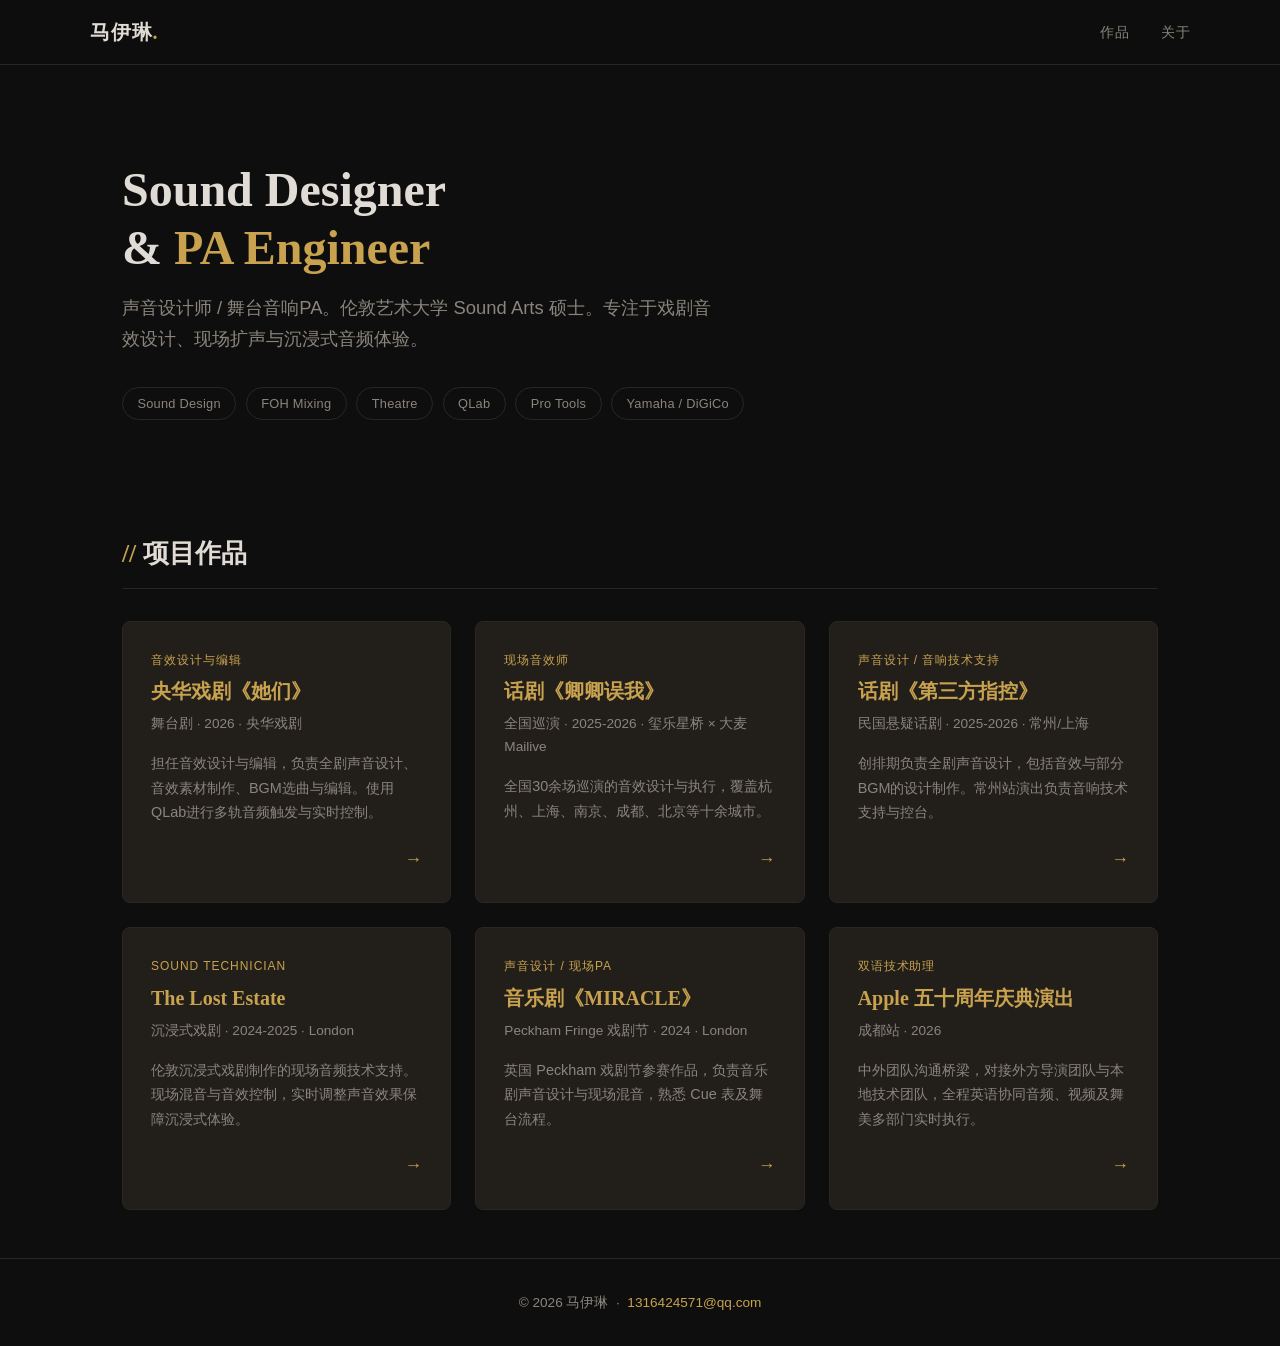
==== index.html @ 83a0b86b "Initial portfolio site" ====
<!DOCTYPE html>
<html lang="zh-CN">
<head>
<meta charset="UTF-8">
<meta name="viewport" content="width=device-width, initial-scale=1.0">
<title>马伊琳 — Sound Designer & PA Engineer</title>
<link rel="stylesheet" href="assets/css/style.css">
</head>
<body>

<nav>
  <div class="nav-inner">
    <a href="index.html" class="nav-logo">马伊琳<span>.</span></a>
    <ul class="nav-links">
      <li><a href="index.html">作品</a></li>
      <li><a href="about.html">关于</a></li>
    </ul>
  </div>
</nav>

<section class="hero">
  <h1>Sound Designer<br>& <span>PA Engineer</span></h1>
  <p class="subtitle">声音设计师 / 舞台音响PA。伦敦艺术大学 Sound Arts 硕士。专注于戏剧音效设计、现场扩声与沉浸式音频体验。</p>
  <div class="tags">
    <span class="tag">Sound Design</span>
    <span class="tag">FOH Mixing</span>
    <span class="tag">Theatre</span>
    <span class="tag">QLab</span>
    <span class="tag">Pro Tools</span>
    <span class="tag">Yamaha / DiGiCo</span>
  </div>
</section>

<section class="section">
  <h2 class="section-title"><span>//</span> 项目作品</h2>
  <div class="project-grid">

    <a href="projects/tamen.html" class="project-card">
      <div class="role">音效设计与编辑</div>
      <h3>央华戏剧《她们》</h3>
      <div class="meta">舞台剧 · 2026 · 央华戏剧</div>
      <div class="desc">担任音效设计与编辑，负责全剧声音设计、音效素材制作、BGM选曲与编辑。使用QLab进行多轨音频触发与实时控制。</div>
      <span class="arrow">→</span>
    </a>

    <a href="projects/qingqing.html" class="project-card">
      <div class="role">现场音效师</div>
      <h3>话剧《卿卿误我》</h3>
      <div class="meta">全国巡演 · 2025-2026 · 玺乐星桥 × 大麦Mailive</div>
      <div class="desc">全国30余场巡演的音效设计与执行，覆盖杭州、上海、南京、成都、北京等十余城市。</div>
      <span class="arrow">→</span>
    </a>

    <a href="projects/disanfang.html" class="project-card">
      <div class="role">声音设计 / 音响技术支持</div>
      <h3>话剧《第三方指控》</h3>
      <div class="meta">民国悬疑话剧 · 2025-2026 · 常州/上海</div>
      <div class="desc">创排期负责全剧声音设计，包括音效与部分BGM的设计制作。常州站演出负责音响技术支持与控台。</div>
      <span class="arrow">→</span>
    </a>

    <a href="projects/lost-estate.html" class="project-card">
      <div class="role">Sound Technician</div>
      <h3>The Lost Estate</h3>
      <div class="meta">沉浸式戏剧 · 2024-2025 · London</div>
      <div class="desc">伦敦沉浸式戏剧制作的现场音频技术支持。现场混音与音效控制，实时调整声音效果保障沉浸式体验。</div>
      <span class="arrow">→</span>
    </a>

    <a href="projects/miracle.html" class="project-card">
      <div class="role">声音设计 / 现场PA</div>
      <h3>音乐剧《MIRACLE》</h3>
      <div class="meta">Peckham Fringe 戏剧节 · 2024 · London</div>
      <div class="desc">英国 Peckham 戏剧节参赛作品，负责音乐剧声音设计与现场混音，熟悉 Cue 表及舞台流程。</div>
      <span class="arrow">→</span>
    </a>

    <a href="projects/apple.html" class="project-card">
      <div class="role">双语技术助理</div>
      <h3>Apple 五十周年庆典演出</h3>
      <div class="meta">成都站 · 2026</div>
      <div class="desc">中外团队沟通桥梁，对接外方导演团队与本地技术团队，全程英语协同音频、视频及舞美多部门实时执行。</div>
      <span class="arrow">→</span>
    </a>

  </div>
</section>

<footer>
  <p>© 2026 马伊琳 &nbsp;·&nbsp; <a href="mailto:1316424571@qq.com">1316424571@qq.com</a></p>
</footer>

</body>
</html>
---- assets/css/style.css ----
/* === RESET & BASE === */
*, *::before, *::after { box-sizing: border-box; margin: 0; padding: 0; }

:root {
  --bg: #0f0e0e;
  --surface: #1a1816;
  --card: #221f1b;
  --text: #e0dcd5;
  --text-dim: #8a857c;
  --accent: #c8a24e;
  --accent-glow: #e8c46a;
  --border: #2a2722;
  --font-display: "Georgia", "Times New Roman", serif;
  --font-body: -apple-system, BlinkMacSystemFont, "Segoe UI", "PingFang SC", "Hiragino Sans GB", "Microsoft YaHei", sans-serif;
}

html { scroll-behavior: smooth; }

body {
  background: var(--bg);
  color: var(--text);
  font-family: var(--font-body);
  line-height: 1.7;
  min-height: 100vh;
}

a { color: var(--accent); text-decoration: none; transition: color 0.2s; }
a:hover { color: var(--accent-glow); }

img { max-width: 100%; display: block; }

/* === NAVIGATION === */
nav {
  position: sticky; top: 0; z-index: 100;
  background: rgba(15,14,14,0.92);
  backdrop-filter: blur(12px);
  border-bottom: 1px solid var(--border);
  padding: 0 2rem;
}
.nav-inner {
  max-width: 1100px; margin: 0 auto;
  display: flex; align-items: center; justify-content: space-between;
  height: 64px;
}
.nav-logo {
  font-family: var(--font-display);
  font-size: 1.25rem; font-weight: 700;
  color: var(--text); letter-spacing: 0.04em;
}
.nav-logo span { color: var(--accent); }
.nav-links { display: flex; gap: 2rem; list-style: none; }
.nav-links a { color: var(--text-dim); font-size: 0.9rem; letter-spacing: 0.03em; }
.nav-links a:hover { color: var(--accent); }

/* === HERO === */
.hero {
  max-width: 1100px; margin: 0 auto;
  padding: 6rem 2rem 4rem;
}
.hero h1 {
  font-family: var(--font-display);
  font-size: 3rem; font-weight: 700;
  line-height: 1.2; margin-bottom: 1rem;
}
.hero h1 span { color: var(--accent); }
.hero .subtitle {
  font-size: 1.15rem; color: var(--text-dim);
  max-width: 600px; margin-bottom: 2rem;
}
.hero .tags {
  display: flex; flex-wrap: wrap; gap: 0.6rem;
}
.tag {
  display: inline-block;
  padding: 0.3rem 0.9rem;
  border: 1px solid var(--border);
  border-radius: 100px;
  font-size: 0.8rem; color: var(--text-dim);
  letter-spacing: 0.02em;
}

/* === SECTION HEADINGS === */
.section {
  max-width: 1100px; margin: 0 auto; padding: 3rem 2rem;
}
.section-title {
  font-family: var(--font-display);
  font-size: 1.6rem; font-weight: 700;
  margin-bottom: 2rem; padding-bottom: 0.75rem;
  border-bottom: 1px solid var(--border);
}
.section-title span { color: var(--accent); }

/* === PROJECT GRID === */
.project-grid {
  display: grid;
  grid-template-columns: repeat(auto-fill, minmax(320px, 1fr));
  gap: 1.5rem;
}
.project-card {
  background: var(--card);
  border: 1px solid var(--border);
  border-radius: 8px;
  padding: 1.75rem;
  transition: border-color 0.25s, transform 0.2s;
  display: flex; flex-direction: column;
}
.project-card:hover {
  border-color: var(--accent);
  transform: translateY(-3px);
}
.project-card .role {
  font-size: 0.75rem; text-transform: uppercase;
  letter-spacing: 0.08em; color: var(--accent);
  margin-bottom: 0.5rem;
}
.project-card h3 {
  font-family: var(--font-display);
  font-size: 1.25rem; font-weight: 700;
  margin-bottom: 0.5rem; line-height: 1.3;
}
.project-card .meta {
  font-size: 0.85rem; color: var(--text-dim);
  margin-bottom: 1rem;
}
.project-card .desc {
  font-size: 0.9rem; color: var(--text-dim);
  flex: 1; margin-bottom: 1.25rem;
  display: -webkit-box; -webkit-line-clamp: 3; -webkit-box-orient: vertical;
  overflow: hidden;
}
.project-card .arrow {
  font-size: 1.1rem; color: var(--accent);
  align-self: flex-end;
}

/* === PROJECT PAGE === */
.project-hero {
  max-width: 1100px; margin: 0 auto; padding: 4rem 2rem 2rem;
}
.project-hero .back-link {
  display: inline-block; font-size: 0.85rem; color: var(--text-dim);
  margin-bottom: 2rem;
}
.project-hero .back-link:hover { color: var(--accent); }
.project-hero h1 {
  font-family: var(--font-display);
  font-size: 2.5rem; font-weight: 700; line-height: 1.2;
  margin-bottom: 0.5rem;
}
.project-hero .role-tag {
  display: inline-block; font-size: 0.8rem;
  text-transform: uppercase; letter-spacing: 0.08em;
  color: var(--accent); margin-bottom: 0.5rem;
}
.project-hero .date-loc {
  font-size: 0.95rem; color: var(--text-dim); margin-bottom: 2rem;
}
.project-body {
  max-width: 1100px; margin: 0 auto; padding: 0 2rem 4rem;
  display: grid; grid-template-columns: 1fr 380px; gap: 3rem;
}
.project-body .main-col { min-width: 0; }
.project-body .main-col p {
  margin-bottom: 1rem; font-size: 0.95rem; line-height: 1.8;
}
.project-body .main-col h3 {
  font-family: var(--font-display);
  font-size: 1.2rem; font-weight: 700;
  margin: 2rem 0 0.75rem;
}
.project-body .sidebar {
  display: flex; flex-direction: column; gap: 2rem;
}
.audio-embed {
  background: var(--surface);
  border: 1px solid var(--border);
  border-radius: 8px; padding: 1.5rem;
}
.audio-embed h4 {
  font-size: 0.8rem; text-transform: uppercase;
  letter-spacing: 0.06em; color: var(--text-dim);
  margin-bottom: 1rem;
}
.audio-placeholder {
  background: var(--card); border: 1px dashed var(--border);
  border-radius: 6px; padding: 2rem; text-align: center;
  color: var(--text-dim); font-size: 0.85rem;
}
.info-box {
  background: var(--surface);
  border: 1px solid var(--border);
  border-radius: 8px; padding: 1.5rem;
}
.info-box h4 {
  font-size: 0.8rem; text-transform: uppercase;
  letter-spacing: 0.06em; color: var(--accent);
  margin-bottom: 0.75rem;
}
.info-box ul { list-style: none; font-size: 0.9rem; }
.info-box ul li { padding: 0.4rem 0; border-bottom: 1px solid var(--border); }
.info-box ul li:last-child { border-bottom: none; }
.info-box ul li strong { display: block; font-size: 0.75rem; color: var(--text-dim); text-transform: uppercase; letter-spacing: 0.04em; margin-bottom: 0.15rem; }

/* === ABOUT PAGE === */
.about-grid {
  display: grid; grid-template-columns: 1fr 1fr; gap: 3rem;
}
.about-text p { margin-bottom: 1rem; line-height: 1.8; }
.about-text h3 {
  font-family: var(--font-display);
  font-size: 1.2rem; font-weight: 700;
  margin: 2rem 0 0.75rem;
}
.skills-list {
  display: flex; flex-wrap: wrap; gap: 0.5rem;
}
.skill-item {
  background: var(--surface);
  border: 1px solid var(--border);
  border-radius: 6px; padding: 0.5rem 1rem;
  font-size: 0.85rem;
}
.skill-cat {
  width: 100%; font-size: 0.75rem;
  text-transform: uppercase; letter-spacing: 0.06em;
  color: var(--accent); margin-top: 1rem; margin-bottom: 0.25rem;
}

/* === FOOTER === */
footer {
  border-top: 1px solid var(--border);
  text-align: center; padding: 2rem;
  color: var(--text-dim); font-size: 0.85rem;
}
footer a { color: var(--accent); }

/* === RESPONSIVE === */
@media (max-width: 768px) {
  .hero h1 { font-size: 2rem; }
  .project-grid { grid-template-columns: 1fr; }
  .project-body { grid-template-columns: 1fr; }
  .about-grid { grid-template-columns: 1fr; }
  .nav-links { gap: 1.25rem; }
}
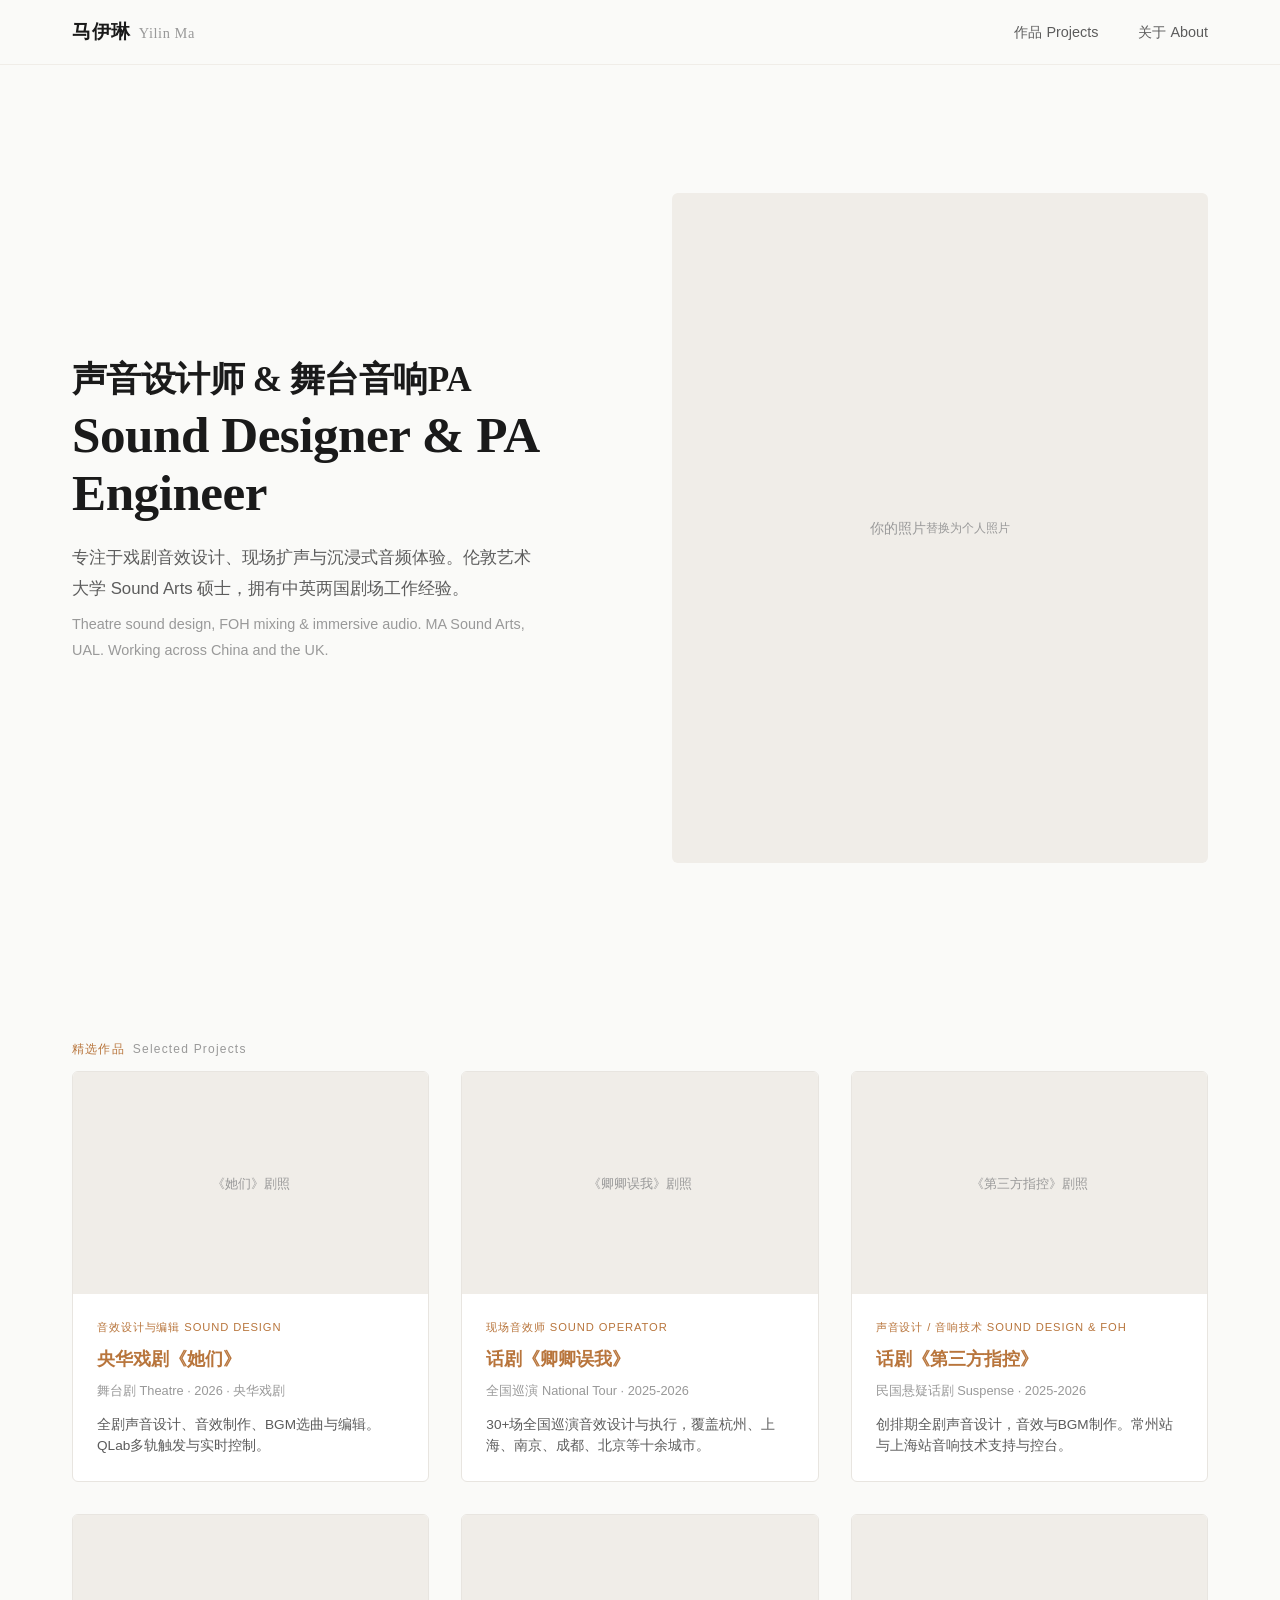
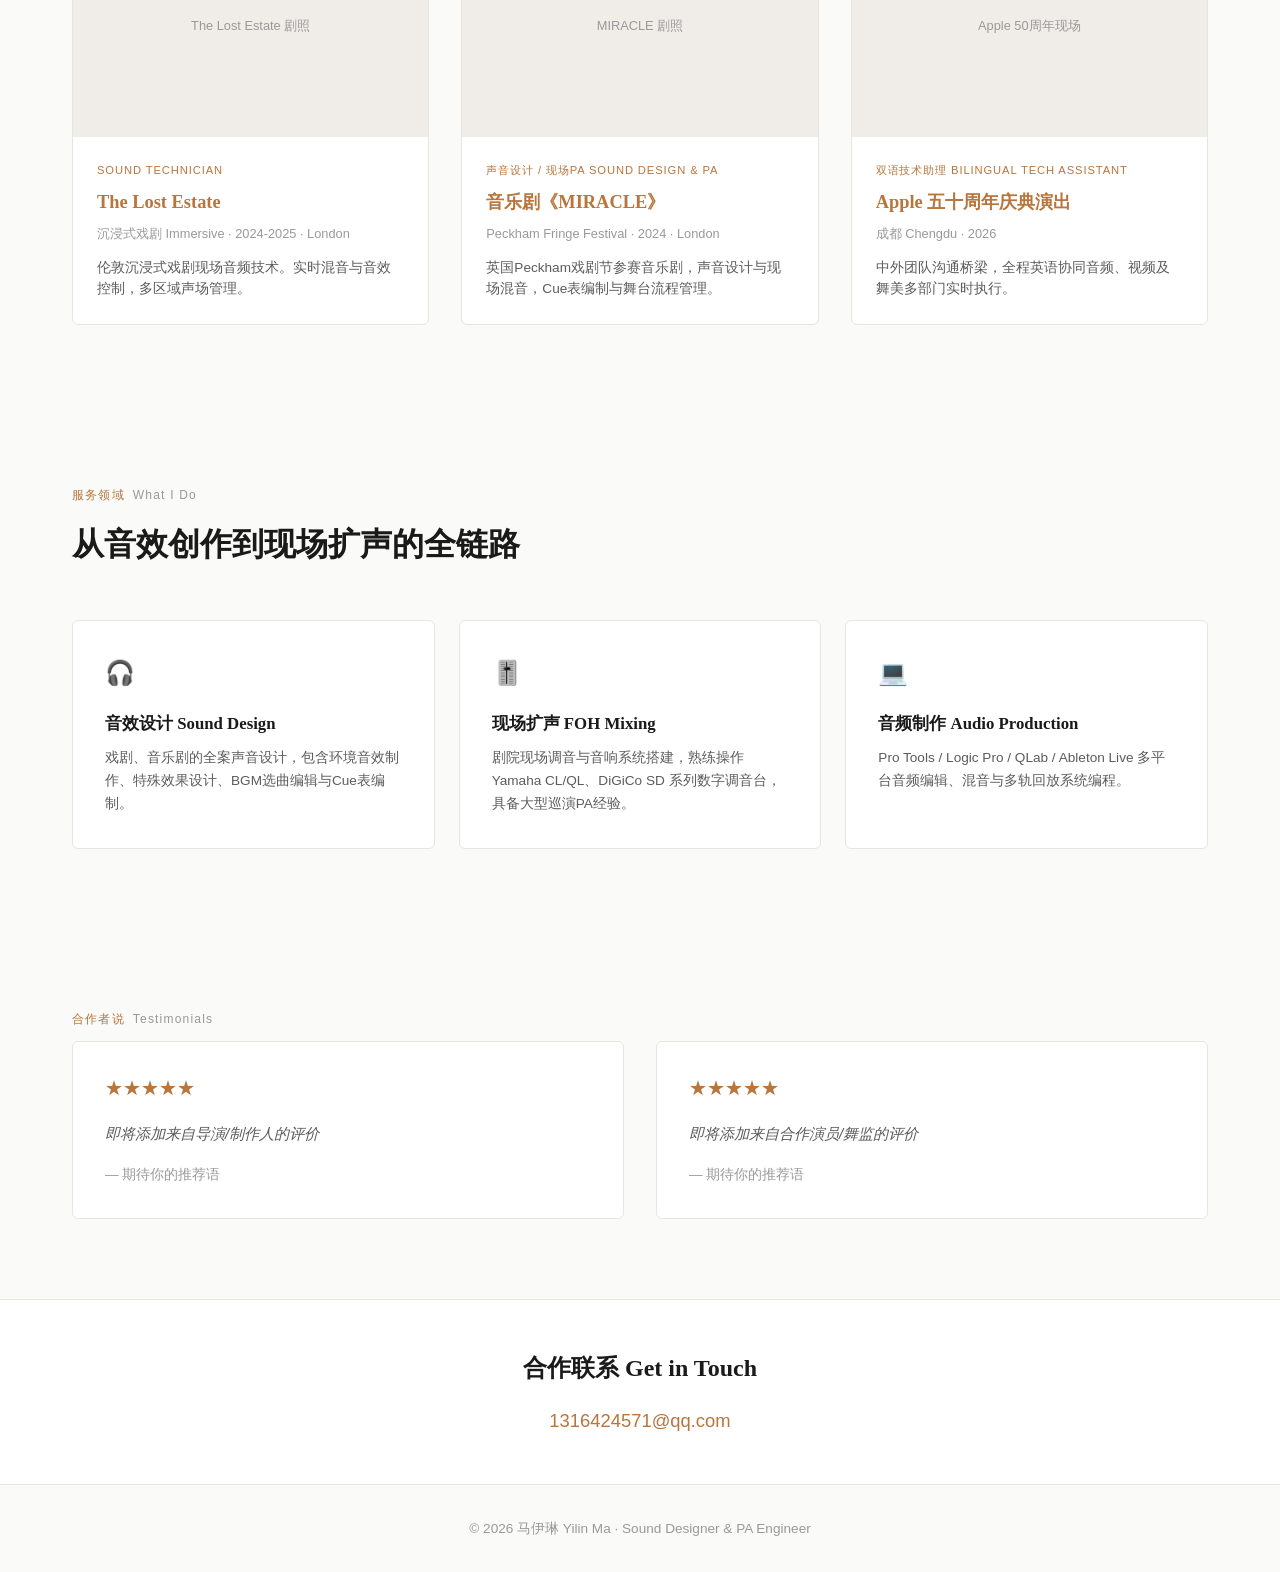
==== commit 8bc04e07: "v2: Autum-inspired bilingual redesign" ====
--- a/index.html
+++ b/index.html
@@ -3,91 +3,90 @@
 <head>
 <meta charset="UTF-8">
 <meta name="viewport" content="width=device-width, initial-scale=1.0">
-<title>马伊琳 — Sound Designer & PA Engineer</title>
+<title>马伊琳 Yilin Ma — Sound Designer & PA Engineer</title>
 <link rel="stylesheet" href="assets/css/style.css">
 </head>
 <body>
 
 <nav>
   <div class="nav-inner">
-    <a href="index.html" class="nav-logo">马伊琳<span>.</span></a>
+    <a href="index.html" class="nav-logo">马伊琳<span class="en">Yilin Ma</span></a>
     <ul class="nav-links">
-      <li><a href="index.html">作品</a></li>
-      <li><a href="about.html">关于</a></li>
+      <li><a href="index.html">作品 Projects</a></li>
+      <li><a href="about.html">关于 About</a></li>
     </ul>
   </div>
 </nav>
 
 <section class="hero">
-  <h1>Sound Designer<br>& <span>PA Engineer</span></h1>
-  <p class="subtitle">声音设计师 / 舞台音响PA。伦敦艺术大学 Sound Arts 硕士。专注于戏剧音效设计、现场扩声与沉浸式音频体验。</p>
-  <div class="tags">
-    <span class="tag">Sound Design</span>
-    <span class="tag">FOH Mixing</span>
-    <span class="tag">Theatre</span>
-    <span class="tag">QLab</span>
-    <span class="tag">Pro Tools</span>
-    <span class="tag">Yamaha / DiGiCo</span>
+  <div class="hero-text">
+    <h1>
+      <span class="cn">声音设计师 & 舞台音响PA</span>
+      Sound Designer &amp; PA Engineer
+    </h1>
+    <p class="subtitle">
+      专注于戏剧音效设计、现场扩声与沉浸式音频体验。伦敦艺术大学 Sound Arts 硕士，拥有中英两国剧场工作经验。
+      <span class="en">Theatre sound design, FOH mixing &amp; immersive audio. MA Sound Arts, UAL. Working across China and the UK.</span>
+    </p>
+  </div>
+  <div class="hero-photo">你的照片<br><small>替换为个人照片</small></div>
+</section>
+
+<section class="section">
+  <div class="section-label">精选作品<span class="en">Selected Projects</span></div>
+  <div class="project-grid">
+    <a href="projects/tamen.html" class="project-card">
+      <div class="card-img">《她们》剧照</div>
+      <div class="card-body"><div class="card-role">音效设计与编辑 Sound Design</div><h3>央华戏剧《她们》</h3><div class="card-meta">舞台剧 Theatre · 2026 · 央华戏剧</div><p class="card-desc">全剧声音设计、音效制作、BGM选曲与编辑。QLab多轨触发与实时控制。</p></div>
+    </a>
+    <a href="projects/qingqing.html" class="project-card">
+      <div class="card-img">《卿卿误我》剧照</div>
+      <div class="card-body"><div class="card-role">现场音效师 Sound Operator</div><h3>话剧《卿卿误我》</h3><div class="card-meta">全国巡演 National Tour · 2025-2026</div><p class="card-desc">30+场全国巡演音效设计与执行，覆盖杭州、上海、南京、成都、北京等十余城市。</p></div>
+    </a>
+    <a href="projects/disanfang.html" class="project-card">
+      <div class="card-img">《第三方指控》剧照</div>
+      <div class="card-body"><div class="card-role">声音设计 / 音响技术 Sound Design & FOH</div><h3>话剧《第三方指控》</h3><div class="card-meta">民国悬疑话剧 Suspense · 2025-2026</div><p class="card-desc">创排期全剧声音设计，音效与BGM制作。常州站与上海站音响技术支持与控台。</p></div>
+    </a>
+    <a href="projects/lost-estate.html" class="project-card">
+      <div class="card-img">The Lost Estate 剧照</div>
+      <div class="card-body"><div class="card-role">Sound Technician</div><h3>The Lost Estate</h3><div class="card-meta">沉浸式戏剧 Immersive · 2024-2025 · London</div><p class="card-desc">伦敦沉浸式戏剧现场音频技术。实时混音与音效控制，多区域声场管理。</p></div>
+    </a>
+    <a href="projects/miracle.html" class="project-card">
+      <div class="card-img">MIRACLE 剧照</div>
+      <div class="card-body"><div class="card-role">声音设计 / 现场PA Sound Design & PA</div><h3>音乐剧《MIRACLE》</h3><div class="card-meta">Peckham Fringe Festival · 2024 · London</div><p class="card-desc">英国Peckham戏剧节参赛音乐剧，声音设计与现场混音，Cue表编制与舞台流程管理。</p></div>
+    </a>
+    <a href="projects/apple.html" class="project-card">
+      <div class="card-img">Apple 50周年现场</div>
+      <div class="card-body"><div class="card-role">双语技术助理 Bilingual Tech Assistant</div><h3>Apple 五十周年庆典演出</h3><div class="card-meta">成都 Chengdu · 2026</div><p class="card-desc">中外团队沟通桥梁，全程英语协同音频、视频及舞美多部门实时执行。</p></div>
+    </a>
   </div>
 </section>
 
 <section class="section">
-  <h2 class="section-title"><span>//</span> 项目作品</h2>
-  <div class="project-grid">
-
-    <a href="projects/tamen.html" class="project-card">
-      <div class="role">音效设计与编辑</div>
-      <h3>央华戏剧《她们》</h3>
-      <div class="meta">舞台剧 · 2026 · 央华戏剧</div>
-      <div class="desc">担任音效设计与编辑，负责全剧声音设计、音效素材制作、BGM选曲与编辑。使用QLab进行多轨音频触发与实时控制。</div>
-      <span class="arrow">→</span>
-    </a>
-
-    <a href="projects/qingqing.html" class="project-card">
-      <div class="role">现场音效师</div>
-      <h3>话剧《卿卿误我》</h3>
-      <div class="meta">全国巡演 · 2025-2026 · 玺乐星桥 × 大麦Mailive</div>
-      <div class="desc">全国30余场巡演的音效设计与执行，覆盖杭州、上海、南京、成都、北京等十余城市。</div>
-      <span class="arrow">→</span>
-    </a>
-
-    <a href="projects/disanfang.html" class="project-card">
-      <div class="role">声音设计 / 音响技术支持</div>
-      <h3>话剧《第三方指控》</h3>
-      <div class="meta">民国悬疑话剧 · 2025-2026 · 常州/上海</div>
-      <div class="desc">创排期负责全剧声音设计，包括音效与部分BGM的设计制作。常州站演出负责音响技术支持与控台。</div>
-      <span class="arrow">→</span>
-    </a>
-
-    <a href="projects/lost-estate.html" class="project-card">
-      <div class="role">Sound Technician</div>
-      <h3>The Lost Estate</h3>
-      <div class="meta">沉浸式戏剧 · 2024-2025 · London</div>
-      <div class="desc">伦敦沉浸式戏剧制作的现场音频技术支持。现场混音与音效控制，实时调整声音效果保障沉浸式体验。</div>
-      <span class="arrow">→</span>
-    </a>
-
-    <a href="projects/miracle.html" class="project-card">
-      <div class="role">声音设计 / 现场PA</div>
-      <h3>音乐剧《MIRACLE》</h3>
-      <div class="meta">Peckham Fringe 戏剧节 · 2024 · London</div>
-      <div class="desc">英国 Peckham 戏剧节参赛作品，负责音乐剧声音设计与现场混音，熟悉 Cue 表及舞台流程。</div>
-      <span class="arrow">→</span>
-    </a>
-
-    <a href="projects/apple.html" class="project-card">
-      <div class="role">双语技术助理</div>
-      <h3>Apple 五十周年庆典演出</h3>
-      <div class="meta">成都站 · 2026</div>
-      <div class="desc">中外团队沟通桥梁，对接外方导演团队与本地技术团队，全程英语协同音频、视频及舞美多部门实时执行。</div>
-      <span class="arrow">→</span>
-    </a>
-
+  <div class="section-label">服务领域<span class="en">What I Do</span></div>
+  <h2 class="section-title">从音效创作到现场扩声的全链路</h2>
+  <div class="services-grid">
+    <div class="service-card"><div class="s-icon">🎧</div><h3>音效设计 Sound Design</h3><p>戏剧、音乐剧的全案声音设计，包含环境音效制作、特殊效果设计、BGM选曲编辑与Cue表编制。</p></div>
+    <div class="service-card"><div class="s-icon">🎚️</div><h3>现场扩声 FOH Mixing</h3><p>剧院现场调音与音响系统搭建，熟练操作 Yamaha CL/QL、DiGiCo SD 系列数字调音台，具备大型巡演PA经验。</p></div>
+    <div class="service-card"><div class="s-icon">💻</div><h3>音频制作 Audio Production</h3><p>Pro Tools / Logic Pro / QLab / Ableton Live 多平台音频编辑、混音与多轨回放系统编程。</p></div>
   </div>
 </section>
 
+<section class="section">
+  <div class="section-label">合作者说<span class="en">Testimonials</span></div>
+  <div class="testimonial-grid">
+    <div class="testimonial"><div class="stars">★★★★★</div><blockquote>即将添加来自导演/制作人的评价</blockquote><div class="author">— 期待你的推荐语</div></div>
+    <div class="testimonial"><div class="stars">★★★★★</div><blockquote>即将添加来自合作演员/舞监的评价</blockquote><div class="author">— 期待你的推荐语</div></div>
+  </div>
+</section>
+
+<div class="contact-bar">
+  <h2>合作联系 Get in Touch</h2>
+  <p><a href="mailto:1316424571@qq.com">1316424571@qq.com</a></p>
+</div>
+
 <footer>
-  <p>© 2026 马伊琳 &nbsp;·&nbsp; <a href="mailto:1316424571@qq.com">1316424571@qq.com</a></p>
+  <p>© 2026 马伊琳 Yilin Ma · Sound Designer &amp; PA Engineer</p>
 </footer>
 
 </body>
--- a/assets/css/style.css
+++ b/assets/css/style.css
@@ -1,17 +1,20 @@
-/* === RESET & BASE === */
+/* === Autum-inspired Portfolio — 马伊琳 === */
 *, *::before, *::after { box-sizing: border-box; margin: 0; padding: 0; }
 
 :root {
-  --bg: #0f0e0e;
-  --surface: #1a1816;
-  --card: #221f1b;
-  --text: #e0dcd5;
-  --text-dim: #8a857c;
-  --accent: #c8a24e;
-  --accent-glow: #e8c46a;
-  --border: #2a2722;
-  --font-display: "Georgia", "Times New Roman", serif;
+  --bg: #fafaf8;
+  --surface: #ffffff;
+  --text: #1a1a1a;
+  --text-secondary: #5c5c5c;
+  --text-muted: #999;
+  --accent: #b8753c;
+  --accent-hover: #8a5428;
+  --border: #e8e5e0;
+  --border-light: #f0ede8;
+  --font-display: "Georgia", "Times New Roman", "Noto Serif SC", serif;
   --font-body: -apple-system, BlinkMacSystemFont, "Segoe UI", "PingFang SC", "Hiragino Sans GB", "Microsoft YaHei", sans-serif;
+  --max-width: 1200px;
+  --radius: 6px;
 }
 
 html { scroll-behavior: smooth; }
@@ -21,225 +24,174 @@
   color: var(--text);
   font-family: var(--font-body);
   line-height: 1.7;
-  min-height: 100vh;
+  -webkit-font-smoothing: antialiased;
 }
 
 a { color: var(--accent); text-decoration: none; transition: color 0.2s; }
-a:hover { color: var(--accent-glow); }
-
+a:hover { color: var(--accent-hover); }
 img { max-width: 100%; display: block; }
 
-/* === NAVIGATION === */
+/* NAV */
 nav {
   position: sticky; top: 0; z-index: 100;
-  background: rgba(15,14,14,0.92);
+  background: rgba(250,250,248,0.94);
   backdrop-filter: blur(12px);
-  border-bottom: 1px solid var(--border);
-  padding: 0 2rem;
+  border-bottom: 1px solid var(--border-light);
 }
 .nav-inner {
-  max-width: 1100px; margin: 0 auto;
+  max-width: var(--max-width); margin: 0 auto;
   display: flex; align-items: center; justify-content: space-between;
-  height: 64px;
+  height: 64px; padding: 0 2rem;
 }
 .nav-logo {
   font-family: var(--font-display);
-  font-size: 1.25rem; font-weight: 700;
-  color: var(--text); letter-spacing: 0.04em;
+  font-size: 1.2rem; font-weight: 700; color: var(--text);
+  letter-spacing: 0.03em;
 }
-.nav-logo span { color: var(--accent); }
-.nav-links { display: flex; gap: 2rem; list-style: none; }
-.nav-links a { color: var(--text-dim); font-size: 0.9rem; letter-spacing: 0.03em; }
+.nav-logo .en { font-weight: 400; color: var(--text-muted); font-size: 0.9rem; margin-left: 0.5rem; }
+.nav-links { display: flex; gap: 2.5rem; list-style: none; }
+.nav-links a { color: var(--text-secondary); font-size: 0.9rem; }
 .nav-links a:hover { color: var(--accent); }
+.lang-switch { font-size: 0.8rem; color: var(--text-muted); }
 
-/* === HERO === */
+/* HERO */
 .hero {
-  max-width: 1100px; margin: 0 auto;
-  padding: 6rem 2rem 4rem;
+  max-width: var(--max-width); margin: 0 auto;
+  padding: 8rem 2rem 6rem;
+  display: grid; grid-template-columns: 1fr 1fr; gap: 4rem; align-items: center;
 }
-.hero h1 {
+.hero-text h1 {
   font-family: var(--font-display);
-  font-size: 3rem; font-weight: 700;
-  line-height: 1.2; margin-bottom: 1rem;
+  font-size: 3.2rem; font-weight: 700; line-height: 1.15;
+  margin-bottom: 1.25rem; letter-spacing: -0.01em;
 }
-.hero h1 span { color: var(--accent); }
-.hero .subtitle {
-  font-size: 1.15rem; color: var(--text-dim);
-  max-width: 600px; margin-bottom: 2rem;
-}
-.hero .tags {
-  display: flex; flex-wrap: wrap; gap: 0.6rem;
-}
-.tag {
-  display: inline-block;
-  padding: 0.3rem 0.9rem;
-  border: 1px solid var(--border);
-  border-radius: 100px;
-  font-size: 0.8rem; color: var(--text-dim);
-  letter-spacing: 0.02em;
+.hero-text h1 .cn { display: block; font-size: 2.2rem; margin-bottom: 0.3rem; }
+.hero-text .subtitle { font-size: 1.05rem; color: var(--text-secondary); max-width: 460px; margin-bottom: 2rem; line-height: 1.8; }
+.hero-text .subtitle .en { display: block; color: var(--text-muted); font-size: 0.9rem; margin-top: 0.5rem; }
+.hero-photo {
+  width: 100%; aspect-ratio: 4/5; background: var(--border-light);
+  border-radius: var(--radius); display: flex; align-items: center;
+  justify-content: center; color: var(--text-muted); font-size: 0.9rem;
 }
 
-/* === SECTION HEADINGS === */
-.section {
-  max-width: 1100px; margin: 0 auto; padding: 3rem 2rem;
+/* SECTION */
+.section { max-width: var(--max-width); margin: 0 auto; padding: 5rem 2rem; }
+.section-label {
+  font-size: 0.75rem; text-transform: uppercase; letter-spacing: 0.1em;
+  color: var(--accent); margin-bottom: 0.75rem;
 }
+.section-label .en { color: var(--text-muted); font-weight: 400; text-transform: none; margin-left: 0.5rem; }
 .section-title {
-  font-family: var(--font-display);
-  font-size: 1.6rem; font-weight: 700;
-  margin-bottom: 2rem; padding-bottom: 0.75rem;
-  border-bottom: 1px solid var(--border);
-}
-.section-title span { color: var(--accent); }
-
-/* === PROJECT GRID === */
-.project-grid {
-  display: grid;
-  grid-template-columns: repeat(auto-fill, minmax(320px, 1fr));
-  gap: 1.5rem;
-}
-.project-card {
-  background: var(--card);
-  border: 1px solid var(--border);
-  border-radius: 8px;
-  padding: 1.75rem;
-  transition: border-color 0.25s, transform 0.2s;
-  display: flex; flex-direction: column;
-}
-.project-card:hover {
-  border-color: var(--accent);
-  transform: translateY(-3px);
-}
-.project-card .role {
-  font-size: 0.75rem; text-transform: uppercase;
-  letter-spacing: 0.08em; color: var(--accent);
-  margin-bottom: 0.5rem;
-}
-.project-card h3 {
-  font-family: var(--font-display);
-  font-size: 1.25rem; font-weight: 700;
-  margin-bottom: 0.5rem; line-height: 1.3;
-}
-.project-card .meta {
-  font-size: 0.85rem; color: var(--text-dim);
-  margin-bottom: 1rem;
-}
-.project-card .desc {
-  font-size: 0.9rem; color: var(--text-dim);
-  flex: 1; margin-bottom: 1.25rem;
-  display: -webkit-box; -webkit-line-clamp: 3; -webkit-box-orient: vertical;
-  overflow: hidden;
-}
-.project-card .arrow {
-  font-size: 1.1rem; color: var(--accent);
-  align-self: flex-end;
+  font-family: var(--font-display); font-size: 2rem; font-weight: 700;
+  margin-bottom: 3rem; max-width: 600px;
 }
 
-/* === PROJECT PAGE === */
-.project-hero {
-  max-width: 1100px; margin: 0 auto; padding: 4rem 2rem 2rem;
+/* PROJECT GRID */
+.project-grid { display: grid; grid-template-columns: repeat(3, 1fr); gap: 2rem; }
+.project-card {
+  background: var(--surface); border: 1px solid var(--border);
+  border-radius: var(--radius); overflow: hidden;
+  transition: box-shadow 0.25s, transform 0.2s;
 }
-.project-hero .back-link {
-  display: inline-block; font-size: 0.85rem; color: var(--text-dim);
-  margin-bottom: 2rem;
+.project-card:hover { box-shadow: 0 4px 20px rgba(0,0,0,0.06); transform: translateY(-2px); }
+.project-card .card-img {
+  aspect-ratio: 16/10; background: var(--border-light);
+  display: flex; align-items: center; justify-content: center;
+  color: var(--text-muted); font-size: 0.8rem;
 }
+.project-card .card-body { padding: 1.5rem; }
+.project-card .card-role {
+  font-size: 0.7rem; text-transform: uppercase; letter-spacing: 0.08em;
+  color: var(--accent); margin-bottom: 0.4rem;
+}
+.project-card h3 { font-family: var(--font-display); font-size: 1.15rem; font-weight: 700; margin-bottom: 0.3rem; }
+.project-card .card-meta { font-size: 0.8rem; color: var(--text-muted); margin-bottom: 0.75rem; }
+.project-card .card-desc { font-size: 0.85rem; color: var(--text-secondary); line-height: 1.6; display: -webkit-box; -webkit-line-clamp: 3; -webkit-box-orient: vertical; overflow: hidden; }
+
+/* SERVICES */
+.services-grid { display: grid; grid-template-columns: repeat(3, 1fr); gap: 1.5rem; }
+.service-card {
+  background: var(--surface); border: 1px solid var(--border);
+  border-radius: var(--radius); padding: 2rem;
+}
+.service-card .s-icon { font-size: 1.5rem; margin-bottom: 1rem; }
+.service-card h3 { font-family: var(--font-display); font-size: 1.05rem; font-weight: 700; margin-bottom: 0.5rem; }
+.service-card p { font-size: 0.85rem; color: var(--text-secondary); line-height: 1.7; }
+
+/* TESTIMONIALS */
+.testimonial-grid { display: grid; grid-template-columns: 1fr 1fr; gap: 2rem; }
+.testimonial {
+  background: var(--surface); border: 1px solid var(--border);
+  border-radius: var(--radius); padding: 2rem;
+}
+.testimonial .stars { color: var(--accent); margin-bottom: 1rem; font-size: 1.1rem; }
+.testimonial blockquote { font-size: 0.95rem; color: var(--text-secondary); line-height: 1.8; font-style: italic; margin-bottom: 1rem; }
+.testimonial .author { font-size: 0.85rem; color: var(--text-muted); }
+
+/* PROJECT PAGE */
+.project-hero { max-width: var(--max-width); margin: 0 auto; padding: 5rem 2rem 2rem; }
+.project-hero .back-link { display: inline-block; font-size: 0.85rem; color: var(--text-muted); margin-bottom: 2rem; }
 .project-hero .back-link:hover { color: var(--accent); }
-.project-hero h1 {
-  font-family: var(--font-display);
-  font-size: 2.5rem; font-weight: 700; line-height: 1.2;
-  margin-bottom: 0.5rem;
+.project-hero h1 { font-family: var(--font-display); font-size: 2.5rem; font-weight: 700; margin-bottom: 0.5rem; }
+.project-hero .en-title { font-size: 1.1rem; color: var(--text-muted); margin-bottom: 0.75rem; }
+.project-hero .role-tag { display: inline-block; font-size: 0.75rem; text-transform: uppercase; letter-spacing: 0.08em; color: var(--accent); margin-right: 1rem; }
+.project-hero .date-loc { font-size: 0.9rem; color: var(--text-muted); }
+.project-body {
+  max-width: var(--max-width); margin: 0 auto; padding: 0 2rem 5rem;
+  display: grid; grid-template-columns: 1fr 340px; gap: 3rem;
 }
-.project-hero .role-tag {
-  display: inline-block; font-size: 0.8rem;
-  text-transform: uppercase; letter-spacing: 0.08em;
-  color: var(--accent); margin-bottom: 0.5rem;
+.project-body .main-col h3 { font-family: var(--font-display); font-size: 1.1rem; font-weight: 700; margin: 2rem 0 0.75rem; }
+.project-body .main-col h3:first-child { margin-top: 0; }
+.project-body .main-col p { margin-bottom: 1rem; line-height: 1.85; color: var(--text-secondary); }
+.project-body .sidebar { display: flex; flex-direction: column; gap: 1.5rem; }
+.audio-embed { background: var(--surface); border: 1px solid var(--border); border-radius: var(--radius); padding: 1.5rem; }
+.audio-embed h4 { font-size: 0.75rem; text-transform: uppercase; letter-spacing: 0.06em; color: var(--text-muted); margin-bottom: 1rem; }
+.audio-placeholder { background: var(--border-light); border-radius: var(--radius); padding: 2rem; text-align: center; color: var(--text-muted); font-size: 0.85rem; }
+.info-box { background: var(--surface); border: 1px solid var(--border); border-radius: var(--radius); padding: 1.5rem; }
+.info-box h4 { font-size: 0.75rem; text-transform: uppercase; letter-spacing: 0.06em; color: var(--accent); margin-bottom: 1rem; }
+.info-box ul { list-style: none; font-size: 0.85rem; }
+.info-box ul li { padding: 0.5rem 0; border-bottom: 1px solid var(--border-light); }
+.info-box ul li:last-child { border-bottom: none; }
+.info-box ul li strong { display: block; font-size: 0.7rem; color: var(--text-muted); text-transform: uppercase; letter-spacing: 0.04em; margin-bottom: 0.1rem; }
+
+/* ABOUT */
+.about-hero { max-width: var(--max-width); margin: 0 auto; padding: 6rem 2rem 3rem; display: grid; grid-template-columns: 1fr 1fr; gap: 4rem; align-items: start; }
+.about-photo { width: 100%; aspect-ratio: 3/4; background: var(--border-light); border-radius: var(--radius); display: flex; align-items: center; justify-content: center; color: var(--text-muted); }
+.about-text h1 { font-family: var(--font-display); font-size: 2.5rem; font-weight: 700; margin-bottom: 1.5rem; }
+.about-text p { color: var(--text-secondary); line-height: 1.85; margin-bottom: 1.25rem; }
+.about-text .bio-en { color: var(--text-muted); font-size: 0.9rem; }
+.skills-section { max-width: var(--max-width); margin: 0 auto; padding: 0 2rem 5rem; }
+.skills-section h2 { font-family: var(--font-display); font-size: 1.5rem; margin-bottom: 2rem; }
+.skill-group { margin-bottom: 1.5rem; }
+.skill-group .sg-title { font-size: 0.75rem; text-transform: uppercase; letter-spacing: 0.08em; color: var(--accent); margin-bottom: 0.5rem; }
+.skill-tags { display: flex; flex-wrap: wrap; gap: 0.5rem; }
+.skill-tag { background: var(--surface); border: 1px solid var(--border); border-radius: 50px; padding: 0.4rem 1rem; font-size: 0.82rem; color: var(--text-secondary); }
+
+/* CONTACT BAR */
+.contact-bar {
+  background: var(--surface); border-top: 1px solid var(--border); border-bottom: 1px solid var(--border);
+  padding: 3rem 2rem; text-align: center;
 }
-.project-hero .date-loc {
-  font-size: 0.95rem; color: var(--text-dim); margin-bottom: 2rem;
+.contact-bar h2 { font-family: var(--font-display); font-size: 1.5rem; margin-bottom: 1rem; }
+.contact-bar a { font-size: 1.15rem; }
+
+/* FOOTER */
+footer { text-align: center; padding: 2rem; color: var(--text-muted); font-size: 0.85rem; }
+
+/* RESPONSIVE */
+@media (max-width: 900px) {
+  .hero { grid-template-columns: 1fr; gap: 2rem; padding: 4rem 2rem 3rem; }
+  .hero-text h1 { font-size: 2.2rem; }
+  .hero-text h1 .cn { font-size: 1.5rem; }
+  .hero-photo { aspect-ratio: 4/3; }
+  .project-grid { grid-template-columns: repeat(2, 1fr); }
+  .services-grid { grid-template-columns: 1fr; }
+  .testimonial-grid { grid-template-columns: 1fr; }
+  .project-body { grid-template-columns: 1fr; }
+  .about-hero { grid-template-columns: 1fr; }
 }
-.project-body {
-  max-width: 1100px; margin: 0 auto; padding: 0 2rem 4rem;
-  display: grid; grid-template-columns: 1fr 380px; gap: 3rem;
+@media (max-width: 600px) {
+  .project-grid { grid-template-columns: 1fr; }
+  .hero-text h1 { font-size: 1.8rem; }
+  .hero-text h1 .cn { font-size: 1.3rem; }
 }
-.project-body .main-col { min-width: 0; }
-.project-body .main-col p {
-  margin-bottom: 1rem; font-size: 0.95rem; line-height: 1.8;
-}
-.project-body .main-col h3 {
-  font-family: var(--font-display);
-  font-size: 1.2rem; font-weight: 700;
-  margin: 2rem 0 0.75rem;
-}
-.project-body .sidebar {
-  display: flex; flex-direction: column; gap: 2rem;
-}
-.audio-embed {
-  background: var(--surface);
-  border: 1px solid var(--border);
-  border-radius: 8px; padding: 1.5rem;
-}
-.audio-embed h4 {
-  font-size: 0.8rem; text-transform: uppercase;
-  letter-spacing: 0.06em; color: var(--text-dim);
-  margin-bottom: 1rem;
-}
-.audio-placeholder {
-  background: var(--card); border: 1px dashed var(--border);
-  border-radius: 6px; padding: 2rem; text-align: center;
-  color: var(--text-dim); font-size: 0.85rem;
-}
-.info-box {
-  background: var(--surface);
-  border: 1px solid var(--border);
-  border-radius: 8px; padding: 1.5rem;
-}
-.info-box h4 {
-  font-size: 0.8rem; text-transform: uppercase;
-  letter-spacing: 0.06em; color: var(--accent);
-  margin-bottom: 0.75rem;
-}
-.info-box ul { list-style: none; font-size: 0.9rem; }
-.info-box ul li { padding: 0.4rem 0; border-bottom: 1px solid var(--border); }
-.info-box ul li:last-child { border-bottom: none; }
-.info-box ul li strong { display: block; font-size: 0.75rem; color: var(--text-dim); text-transform: uppercase; letter-spacing: 0.04em; margin-bottom: 0.15rem; }
-
-/* === ABOUT PAGE === */
-.about-grid {
-  display: grid; grid-template-columns: 1fr 1fr; gap: 3rem;
-}
-.about-text p { margin-bottom: 1rem; line-height: 1.8; }
-.about-text h3 {
-  font-family: var(--font-display);
-  font-size: 1.2rem; font-weight: 700;
-  margin: 2rem 0 0.75rem;
-}
-.skills-list {
-  display: flex; flex-wrap: wrap; gap: 0.5rem;
-}
-.skill-item {
-  background: var(--surface);
-  border: 1px solid var(--border);
-  border-radius: 6px; padding: 0.5rem 1rem;
-  font-size: 0.85rem;
-}
-.skill-cat {
-  width: 100%; font-size: 0.75rem;
-  text-transform: uppercase; letter-spacing: 0.06em;
-  color: var(--accent); margin-top: 1rem; margin-bottom: 0.25rem;
-}
-
-/* === FOOTER === */
-footer {
-  border-top: 1px solid var(--border);
-  text-align: center; padding: 2rem;
-  color: var(--text-dim); font-size: 0.85rem;
-}
-footer a { color: var(--accent); }
-
-/* === RESPONSIVE === */
-@media (max-width: 768px) {
-  .hero h1 { font-size: 2rem; }
-  .project-grid { grid-template-columns: 1fr; }
-  .project-body { grid-template-columns: 1fr; }
-  .about-grid { grid-template-columns: 1fr; }
-  .nav-links { gap: 1.25rem; }
-}
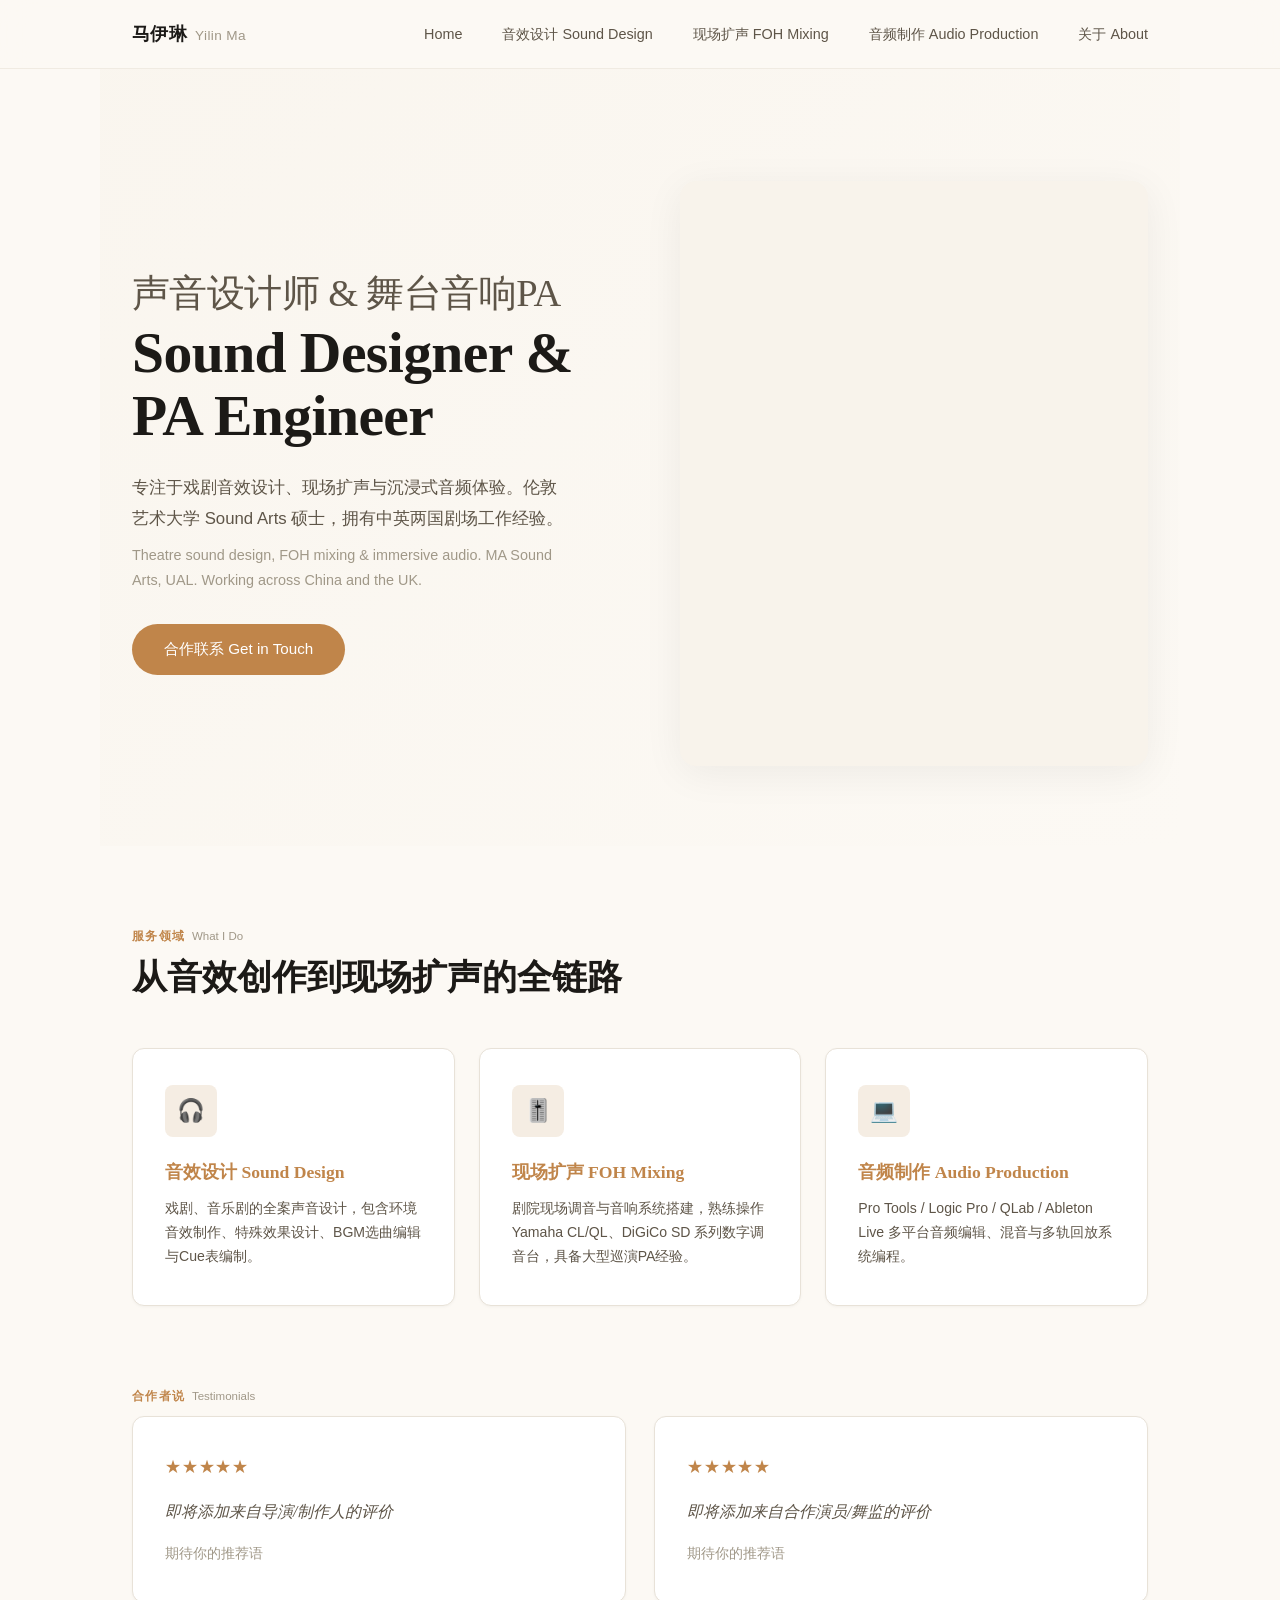
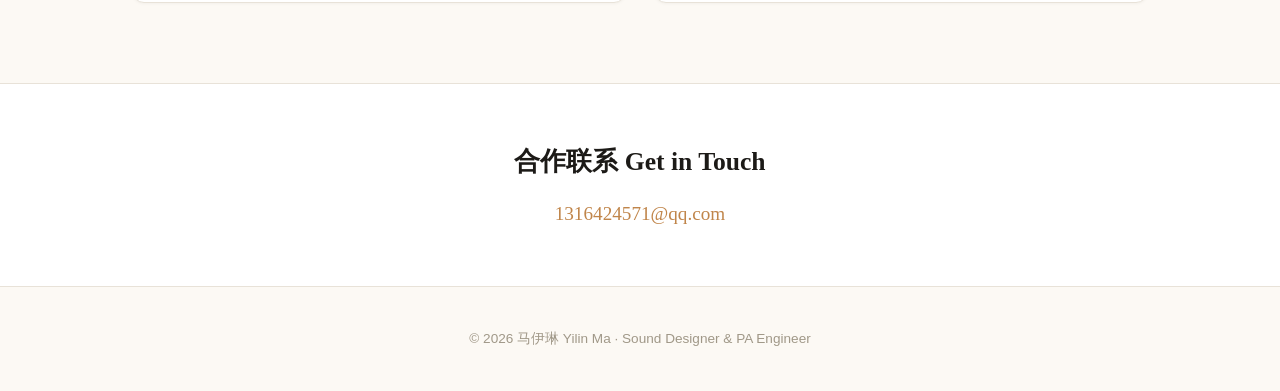
==== commit 992032b2: "Designer visual update v3" ====
--- a/index.html
+++ b/index.html
@@ -12,15 +12,18 @@
   <div class="nav-inner">
     <a href="index.html" class="nav-logo">马伊琳<span class="en">Yilin Ma</span></a>
     <ul class="nav-links">
-      <li><a href="index.html">作品 Projects</a></li>
+      <li><a href="index.html">Home</a></li>
+      <li><a href="sound-design.html">音效设计 Sound Design</a></li>
+      <li><a href="foh-mixing.html">现场扩声 FOH Mixing</a></li>
+      <li><a href="audio-production.html">音频制作 Audio Production</a></li>
       <li><a href="about.html">关于 About</a></li>
     </ul>
   </div>
 </nav>
 
-<section class="hero">
-  <div class="hero-text">
-    <h1>
+<section class="hero hero-gradient">
+  <div class="hero-text reveal">
+    <h1 class="heading-reveal">
       <span class="cn">声音设计师 & 舞台音响PA</span>
       Sound Designer &amp; PA Engineer
     </h1>
@@ -28,59 +31,50 @@
       专注于戏剧音效设计、现场扩声与沉浸式音频体验。伦敦艺术大学 Sound Arts 硕士，拥有中英两国剧场工作经验。
       <span class="en">Theatre sound design, FOH mixing &amp; immersive audio. MA Sound Arts, UAL. Working across China and the UK.</span>
     </p>
+    <a href="mailto:1316424571@qq.com" class="cta">合作联系 Get in Touch</a>
   </div>
-  <div class="hero-photo">你的照片<br><small>替换为个人照片</small></div>
+  <div class="hero-photo photo-reveal"><img src="assets/images/hero.jpg" onerror="this.style.display='none'" alt="马伊琳 Yilin Ma"></div>
 </section>
 
 <section class="section">
-  <div class="section-label">精选作品<span class="en">Selected Projects</span></div>
-  <div class="project-grid">
-    <a href="projects/tamen.html" class="project-card">
-      <div class="card-img">《她们》剧照</div>
-      <div class="card-body"><div class="card-role">音效设计与编辑 Sound Design</div><h3>央华戏剧《她们》</h3><div class="card-meta">舞台剧 Theatre · 2026 · 央华戏剧</div><p class="card-desc">全剧声音设计、音效制作、BGM选曲与编辑。QLab多轨触发与实时控制。</p></div>
+  <div class="section-label reveal">服务领域<span class="en">What I Do</span></div>
+  <h2 class="section-title heading-reveal">从音效创作到现场扩声的全链路</h2>
+  <div class="services-grid reveal-stagger">
+    <a href="sound-design.html" class="service-card reveal">
+      <div class="s-icon">🎧</div>
+      <h3>音效设计 Sound Design</h3>
+      <p>戏剧、音乐剧的全案声音设计，包含环境音效制作、特殊效果设计、BGM选曲编辑与Cue表编制。</p>
     </a>
-    <a href="projects/qingqing.html" class="project-card">
-      <div class="card-img">《卿卿误我》剧照</div>
-      <div class="card-body"><div class="card-role">现场音效师 Sound Operator</div><h3>话剧《卿卿误我》</h3><div class="card-meta">全国巡演 National Tour · 2025-2026</div><p class="card-desc">30+场全国巡演音效设计与执行，覆盖杭州、上海、南京、成都、北京等十余城市。</p></div>
+    <a href="foh-mixing.html" class="service-card reveal">
+      <div class="s-icon">🎚️</div>
+      <h3>现场扩声 FOH Mixing</h3>
+      <p>剧院现场调音与音响系统搭建，熟练操作 Yamaha CL/QL、DiGiCo SD 系列数字调音台，具备大型巡演PA经验。</p>
     </a>
-    <a href="projects/disanfang.html" class="project-card">
-      <div class="card-img">《第三方指控》剧照</div>
-      <div class="card-body"><div class="card-role">声音设计 / 音响技术 Sound Design & FOH</div><h3>话剧《第三方指控》</h3><div class="card-meta">民国悬疑话剧 Suspense · 2025-2026</div><p class="card-desc">创排期全剧声音设计，音效与BGM制作。常州站与上海站音响技术支持与控台。</p></div>
-    </a>
-    <a href="projects/lost-estate.html" class="project-card">
-      <div class="card-img">The Lost Estate 剧照</div>
-      <div class="card-body"><div class="card-role">Sound Technician</div><h3>The Lost Estate</h3><div class="card-meta">沉浸式戏剧 Immersive · 2024-2025 · London</div><p class="card-desc">伦敦沉浸式戏剧现场音频技术。实时混音与音效控制，多区域声场管理。</p></div>
-    </a>
-    <a href="projects/miracle.html" class="project-card">
-      <div class="card-img">MIRACLE 剧照</div>
-      <div class="card-body"><div class="card-role">声音设计 / 现场PA Sound Design & PA</div><h3>音乐剧《MIRACLE》</h3><div class="card-meta">Peckham Fringe Festival · 2024 · London</div><p class="card-desc">英国Peckham戏剧节参赛音乐剧，声音设计与现场混音，Cue表编制与舞台流程管理。</p></div>
-    </a>
-    <a href="projects/apple.html" class="project-card">
-      <div class="card-img">Apple 50周年现场</div>
-      <div class="card-body"><div class="card-role">双语技术助理 Bilingual Tech Assistant</div><h3>Apple 五十周年庆典演出</h3><div class="card-meta">成都 Chengdu · 2026</div><p class="card-desc">中外团队沟通桥梁，全程英语协同音频、视频及舞美多部门实时执行。</p></div>
+    <a href="audio-production.html" class="service-card reveal">
+      <div class="s-icon">💻</div>
+      <h3>音频制作 Audio Production</h3>
+      <p>Pro Tools / Logic Pro / QLab / Ableton Live 多平台音频编辑、混音与多轨回放系统编程。</p>
     </a>
   </div>
 </section>
 
 <section class="section">
-  <div class="section-label">服务领域<span class="en">What I Do</span></div>
-  <h2 class="section-title">从音效创作到现场扩声的全链路</h2>
-  <div class="services-grid">
-    <div class="service-card"><div class="s-icon">🎧</div><h3>音效设计 Sound Design</h3><p>戏剧、音乐剧的全案声音设计，包含环境音效制作、特殊效果设计、BGM选曲编辑与Cue表编制。</p></div>
-    <div class="service-card"><div class="s-icon">🎚️</div><h3>现场扩声 FOH Mixing</h3><p>剧院现场调音与音响系统搭建，熟练操作 Yamaha CL/QL、DiGiCo SD 系列数字调音台，具备大型巡演PA经验。</p></div>
-    <div class="service-card"><div class="s-icon">💻</div><h3>音频制作 Audio Production</h3><p>Pro Tools / Logic Pro / QLab / Ableton Live 多平台音频编辑、混音与多轨回放系统编程。</p></div>
+  <div class="section-label reveal">合作者说<span class="en">Testimonials</span></div>
+  <div class="testimonial-grid reveal-stagger">
+    <div class="testimonial reveal">
+      <div class="stars">★★★★★</div>
+      <blockquote>即将添加来自导演/制作人的评价</blockquote>
+      <div class="author">期待你的推荐语</div>
+    </div>
+    <div class="testimonial reveal">
+      <div class="stars">★★★★★</div>
+      <blockquote>即将添加来自合作演员/舞监的评价</blockquote>
+      <div class="author">期待你的推荐语</div>
+    </div>
   </div>
 </section>
 
-<section class="section">
-  <div class="section-label">合作者说<span class="en">Testimonials</span></div>
-  <div class="testimonial-grid">
-    <div class="testimonial"><div class="stars">★★★★★</div><blockquote>即将添加来自导演/制作人的评价</blockquote><div class="author">— 期待你的推荐语</div></div>
-    <div class="testimonial"><div class="stars">★★★★★</div><blockquote>即将添加来自合作演员/舞监的评价</blockquote><div class="author">— 期待你的推荐语</div></div>
-  </div>
-</section>
-
-<div class="contact-bar">
+<div class="contact-bar reveal">
   <h2>合作联系 Get in Touch</h2>
   <p><a href="mailto:1316424571@qq.com">1316424571@qq.com</a></p>
 </div>
@@ -89,5 +83,6 @@
   <p>© 2026 马伊琳 Yilin Ma · Sound Designer &amp; PA Engineer</p>
 </footer>
 
+<script src="assets/js/reveal.js"></script>
 </body>
 </html>
--- a/assets/css/style.css
+++ b/assets/css/style.css
@@ -1,20 +1,26 @@
-/* === Autum-inspired Portfolio — 马伊琳 === */
+/* === 马伊琳 Portfolio — Autum-inspired Design === */
 *, *::before, *::after { box-sizing: border-box; margin: 0; padding: 0; }
 
 :root {
-  --bg: #fafaf8;
+  --bg: #fcf9f4;
+  --bg-warm: #f8f3eb;
   --surface: #ffffff;
-  --text: #1a1a1a;
-  --text-secondary: #5c5c5c;
-  --text-muted: #999;
-  --accent: #b8753c;
-  --accent-hover: #8a5428;
-  --border: #e8e5e0;
-  --border-light: #f0ede8;
-  --font-display: "Georgia", "Times New Roman", "Noto Serif SC", serif;
+  --text: #1c1a17;
+  --text-secondary: #5e5548;
+  --text-muted: #a09888;
+  --accent: #c0854a;
+  --accent-hover: #9e6a36;
+  --accent-light: #f5ede3;
+  --border: #e8e2d8;
+  --border-light: #f0ebe2;
+  --font-display: "Georgia", "Times New Roman", "Noto Serif SC", "Songti SC", serif;
   --font-body: -apple-system, BlinkMacSystemFont, "Segoe UI", "PingFang SC", "Hiragino Sans GB", "Microsoft YaHei", sans-serif;
-  --max-width: 1200px;
-  --radius: 6px;
+  --max-width: 1080px;
+  --radius: 12px;
+  --radius-sm: 8px;
+  --shadow-sm: 0 1px 3px rgba(0,0,0,0.04);
+  --shadow-md: 0 4px 24px rgba(0,0,0,0.05);
+  --shadow-lg: 0 8px 40px rgba(0,0,0,0.06);
 }
 
 html { scroll-behavior: smooth; }
@@ -23,175 +29,494 @@
   background: var(--bg);
   color: var(--text);
   font-family: var(--font-body);
-  line-height: 1.7;
+  font-size: 16px;
+  line-height: 1.75;
   -webkit-font-smoothing: antialiased;
-}
-
-a { color: var(--accent); text-decoration: none; transition: color 0.2s; }
+  -moz-osx-font-smoothing: grayscale;
+}
+
+a { color: var(--accent); text-decoration: none; transition: color 0.25s, opacity 0.25s; }
 a:hover { color: var(--accent-hover); }
 img { max-width: 100%; display: block; }
 
-/* NAV */
+/* ===== NAV ===== */
 nav {
   position: sticky; top: 0; z-index: 100;
-  background: rgba(250,250,248,0.94);
-  backdrop-filter: blur(12px);
+  background: rgba(252,249,244,0.92);
+  backdrop-filter: blur(16px);
+  -webkit-backdrop-filter: blur(16px);
   border-bottom: 1px solid var(--border-light);
 }
 .nav-inner {
   max-width: var(--max-width); margin: 0 auto;
   display: flex; align-items: center; justify-content: space-between;
-  height: 64px; padding: 0 2rem;
+  height: 68px; padding: 0 2rem;
 }
 .nav-logo {
   font-family: var(--font-display);
-  font-size: 1.2rem; font-weight: 700; color: var(--text);
-  letter-spacing: 0.03em;
-}
-.nav-logo .en { font-weight: 400; color: var(--text-muted); font-size: 0.9rem; margin-left: 0.5rem; }
+  font-size: 1.15rem; font-weight: 700; color: var(--text);
+  letter-spacing: 0.02em;
+}
+.nav-logo .en {
+  font-weight: 400; color: var(--text-muted);
+  font-size: 0.85rem; margin-left: 0.5rem;
+  font-family: var(--font-body);
+}
 .nav-links { display: flex; gap: 2.5rem; list-style: none; }
-.nav-links a { color: var(--text-secondary); font-size: 0.9rem; }
-.nav-links a:hover { color: var(--accent); }
-.lang-switch { font-size: 0.8rem; color: var(--text-muted); }
-
-/* HERO */
+.nav-links a {
+  color: var(--text-secondary); font-size: 0.9rem;
+  padding-bottom: 2px;
+  border-bottom: 1px solid transparent;
+  transition: border-color 0.25s, color 0.25s;
+}
+.nav-links a:hover { color: var(--accent); border-bottom-color: var(--accent); }
+
+/* ===== HERO ===== */
 .hero {
   max-width: var(--max-width); margin: 0 auto;
-  padding: 8rem 2rem 6rem;
-  display: grid; grid-template-columns: 1fr 1fr; gap: 4rem; align-items: center;
+  padding: 7rem 2rem 5rem;
+  display: grid; grid-template-columns: 1fr 1fr;
+  gap: 5rem; align-items: center;
 }
 .hero-text h1 {
   font-family: var(--font-display);
-  font-size: 3.2rem; font-weight: 700; line-height: 1.15;
-  margin-bottom: 1.25rem; letter-spacing: -0.01em;
-}
-.hero-text h1 .cn { display: block; font-size: 2.2rem; margin-bottom: 0.3rem; }
-.hero-text .subtitle { font-size: 1.05rem; color: var(--text-secondary); max-width: 460px; margin-bottom: 2rem; line-height: 1.8; }
-.hero-text .subtitle .en { display: block; color: var(--text-muted); font-size: 0.9rem; margin-top: 0.5rem; }
+  font-size: 3.6rem; font-weight: 700; line-height: 1.1;
+  margin-bottom: 1.5rem; letter-spacing: -0.01em; color: var(--text);
+}
+.hero-text h1 .cn {
+  display: block; font-size: 2.4rem; font-weight: 400;
+  margin-bottom: 0.4rem; color: var(--text-secondary);
+}
+.hero-text .subtitle {
+  font-size: 1.05rem; color: var(--text-secondary);
+  max-width: 440px; line-height: 1.85;
+}
+.hero-text .subtitle .en {
+  display: block; color: var(--text-muted);
+  font-size: 0.9rem; margin-top: 0.6rem; line-height: 1.7;
+}
+.hero-text .cta {
+  display: inline-block; margin-top: 2rem;
+  padding: 0.75rem 2rem;
+  background: var(--accent); color: #fff;
+  border-radius: 50px; font-size: 0.95rem;
+  transition: background 0.25s, transform 0.2s;
+}
+.hero-text .cta:hover { background: var(--accent-hover); transform: translateY(-1px); color: #fff; }
 .hero-photo {
-  width: 100%; aspect-ratio: 4/5; background: var(--border-light);
-  border-radius: var(--radius); display: flex; align-items: center;
-  justify-content: center; color: var(--text-muted); font-size: 0.9rem;
-}
-
-/* SECTION */
+  width: 100%; aspect-ratio: 4/5;
+  background: var(--bg-warm);
+  border-radius: 16px; overflow: hidden;
+  display: flex; align-items: center; justify-content: center;
+  color: var(--text-muted); font-size: 0.9rem;
+  box-shadow: var(--shadow-lg);
+}
+.hero-photo img { width: 100%; height: 100%; object-fit: cover; }
+
+/* ===== SECTION ===== */
 .section { max-width: var(--max-width); margin: 0 auto; padding: 5rem 2rem; }
+.section + .section { padding-top: 0; }
 .section-label {
-  font-size: 0.75rem; text-transform: uppercase; letter-spacing: 0.1em;
-  color: var(--accent); margin-bottom: 0.75rem;
-}
-.section-label .en { color: var(--text-muted); font-weight: 400; text-transform: none; margin-left: 0.5rem; }
+  font-size: 0.72rem; text-transform: uppercase; letter-spacing: 0.12em;
+  color: var(--accent); margin-bottom: 0.6rem; font-weight: 600;
+}
+.section-label .en {
+  color: var(--text-muted); font-weight: 400;
+  text-transform: none; margin-left: 0.4rem; letter-spacing: 0;
+}
 .section-title {
-  font-family: var(--font-display); font-size: 2rem; font-weight: 700;
-  margin-bottom: 3rem; max-width: 600px;
-}
-
-/* PROJECT GRID */
-.project-grid { display: grid; grid-template-columns: repeat(3, 1fr); gap: 2rem; }
+  font-family: var(--font-display); font-size: 2.2rem; font-weight: 700;
+  margin-bottom: 3rem; max-width: 560px; line-height: 1.25;
+}
+
+/* ===== PROJECT GRID ===== */
+.project-grid {
+  display: grid; grid-template-columns: repeat(3, 1fr); gap: 1.75rem;
+}
 .project-card {
   background: var(--surface); border: 1px solid var(--border);
   border-radius: var(--radius); overflow: hidden;
-  transition: box-shadow 0.25s, transform 0.2s;
-}
-.project-card:hover { box-shadow: 0 4px 20px rgba(0,0,0,0.06); transform: translateY(-2px); }
+  transition: box-shadow 0.3s, transform 0.25s;
+  box-shadow: var(--shadow-sm);
+  display: flex; flex-direction: column;
+}
+.project-card:hover {
+  box-shadow: var(--shadow-md);
+  transform: translateY(-3px);
+}
 .project-card .card-img {
-  aspect-ratio: 16/10; background: var(--border-light);
+  aspect-ratio: 4/3;
+  background: var(--bg-warm);
   display: flex; align-items: center; justify-content: center;
   color: var(--text-muted); font-size: 0.8rem;
-}
-.project-card .card-body { padding: 1.5rem; }
+  overflow: hidden;
+}
+.project-card .card-img img {
+  width: 100%; height: 100%; object-fit: cover;
+  transition: transform 0.4s;
+}
+.project-card:hover .card-img img { transform: scale(1.03); }
+.project-card .card-body { padding: 1.5rem; flex: 1; display: flex; flex-direction: column; }
 .project-card .card-role {
-  font-size: 0.7rem; text-transform: uppercase; letter-spacing: 0.08em;
-  color: var(--accent); margin-bottom: 0.4rem;
-}
-.project-card h3 { font-family: var(--font-display); font-size: 1.15rem; font-weight: 700; margin-bottom: 0.3rem; }
-.project-card .card-meta { font-size: 0.8rem; color: var(--text-muted); margin-bottom: 0.75rem; }
-.project-card .card-desc { font-size: 0.85rem; color: var(--text-secondary); line-height: 1.6; display: -webkit-box; -webkit-line-clamp: 3; -webkit-box-orient: vertical; overflow: hidden; }
-
-/* SERVICES */
+  font-size: 0.68rem; text-transform: uppercase; letter-spacing: 0.1em;
+  color: var(--accent); margin-bottom: 0.35rem; font-weight: 600;
+}
+.project-card h3 {
+  font-family: var(--font-display); font-size: 1.15rem;
+  font-weight: 700; margin-bottom: 0.3rem; line-height: 1.3;
+}
+.project-card .card-meta {
+  font-size: 0.8rem; color: var(--text-muted); margin-bottom: 0.75rem;
+}
+.project-card .card-desc {
+  font-size: 0.85rem; color: var(--text-secondary);
+  line-height: 1.65; flex: 1;
+  display: -webkit-box; -webkit-line-clamp: 3; -webkit-box-orient: vertical;
+  overflow: hidden;
+}
+
+/* ===== SERVICES ===== */
 .services-grid { display: grid; grid-template-columns: repeat(3, 1fr); gap: 1.5rem; }
 .service-card {
   background: var(--surface); border: 1px solid var(--border);
-  border-radius: var(--radius); padding: 2rem;
-}
-.service-card .s-icon { font-size: 1.5rem; margin-bottom: 1rem; }
-.service-card h3 { font-family: var(--font-display); font-size: 1.05rem; font-weight: 700; margin-bottom: 0.5rem; }
-.service-card p { font-size: 0.85rem; color: var(--text-secondary); line-height: 1.7; }
-
-/* TESTIMONIALS */
-.testimonial-grid { display: grid; grid-template-columns: 1fr 1fr; gap: 2rem; }
+  border-radius: var(--radius); padding: 2.25rem 2rem;
+  transition: box-shadow 0.25s, transform 0.2s;
+  box-shadow: var(--shadow-sm);
+}
+.service-card:hover {
+  box-shadow: var(--shadow-md);
+  transform: translateY(-2px);
+}
+.service-card .s-icon {
+  width: 52px; height: 52px;
+  background: var(--accent-light);
+  border-radius: var(--radius-sm);
+  display: flex; align-items: center; justify-content: center;
+  font-size: 1.4rem; margin-bottom: 1.25rem;
+}
+.service-card h3 {
+  font-family: var(--font-display); font-size: 1.1rem;
+  font-weight: 700; margin-bottom: 0.6rem;
+}
+.service-card p { font-size: 0.88rem; color: var(--text-secondary); line-height: 1.7; }
+
+/* ===== TESTIMONIALS ===== */
+.testimonial-grid { display: grid; grid-template-columns: 1fr 1fr; gap: 1.75rem; }
 .testimonial {
   background: var(--surface); border: 1px solid var(--border);
-  border-radius: var(--radius); padding: 2rem;
-}
-.testimonial .stars { color: var(--accent); margin-bottom: 1rem; font-size: 1.1rem; }
-.testimonial blockquote { font-size: 0.95rem; color: var(--text-secondary); line-height: 1.8; font-style: italic; margin-bottom: 1rem; }
-.testimonial .author { font-size: 0.85rem; color: var(--text-muted); }
-
-/* PROJECT PAGE */
-.project-hero { max-width: var(--max-width); margin: 0 auto; padding: 5rem 2rem 2rem; }
-.project-hero .back-link { display: inline-block; font-size: 0.85rem; color: var(--text-muted); margin-bottom: 2rem; }
+  border-radius: var(--radius); padding: 2.25rem 2rem;
+  box-shadow: var(--shadow-sm);
+}
+.testimonial .stars {
+  color: var(--accent); margin-bottom: 1rem; font-size: 1rem;
+  letter-spacing: 0.05em;
+}
+.testimonial blockquote {
+  font-size: 1rem; color: var(--text-secondary);
+  line-height: 1.85; font-style: italic; margin-bottom: 1rem;
+  font-family: var(--font-display);
+}
+.testimonial .author {
+  font-size: 0.85rem; color: var(--text-muted);
+  font-weight: 500;
+}
+
+/* ===== PROJECT PAGE ===== */
+.project-hero {
+  max-width: var(--max-width); margin: 0 auto;
+  padding: 5rem 2rem 2rem;
+}
+.project-hero .back-link {
+  display: inline-block; font-size: 0.85rem; color: var(--text-muted);
+  margin-bottom: 2.5rem; transition: color 0.2s;
+}
 .project-hero .back-link:hover { color: var(--accent); }
-.project-hero h1 { font-family: var(--font-display); font-size: 2.5rem; font-weight: 700; margin-bottom: 0.5rem; }
-.project-hero .en-title { font-size: 1.1rem; color: var(--text-muted); margin-bottom: 0.75rem; }
-.project-hero .role-tag { display: inline-block; font-size: 0.75rem; text-transform: uppercase; letter-spacing: 0.08em; color: var(--accent); margin-right: 1rem; }
+.project-hero h1 {
+  font-family: var(--font-display); font-size: 2.8rem; font-weight: 700;
+  margin-bottom: 0.5rem; line-height: 1.15;
+}
+.project-hero .en-title { font-size: 1.05rem; color: var(--text-muted); margin-bottom: 0.75rem; }
+.project-hero .role-tag {
+  display: inline-block; font-size: 0.72rem; text-transform: uppercase;
+  letter-spacing: 0.1em; color: var(--accent); margin-right: 1rem; font-weight: 600;
+}
 .project-hero .date-loc { font-size: 0.9rem; color: var(--text-muted); }
 .project-body {
   max-width: var(--max-width); margin: 0 auto; padding: 0 2rem 5rem;
   display: grid; grid-template-columns: 1fr 340px; gap: 3rem;
 }
-.project-body .main-col h3 { font-family: var(--font-display); font-size: 1.1rem; font-weight: 700; margin: 2rem 0 0.75rem; }
+.project-body .main-col h3 {
+  font-family: var(--font-display); font-size: 1.15rem; font-weight: 700;
+  margin: 2.25rem 0 0.75rem; color: var(--text);
+}
 .project-body .main-col h3:first-child { margin-top: 0; }
-.project-body .main-col p { margin-bottom: 1rem; line-height: 1.85; color: var(--text-secondary); }
+.project-body .main-col p {
+  margin-bottom: 1rem; line-height: 1.9; color: var(--text-secondary);
+}
 .project-body .sidebar { display: flex; flex-direction: column; gap: 1.5rem; }
-.audio-embed { background: var(--surface); border: 1px solid var(--border); border-radius: var(--radius); padding: 1.5rem; }
-.audio-embed h4 { font-size: 0.75rem; text-transform: uppercase; letter-spacing: 0.06em; color: var(--text-muted); margin-bottom: 1rem; }
-.audio-placeholder { background: var(--border-light); border-radius: var(--radius); padding: 2rem; text-align: center; color: var(--text-muted); font-size: 0.85rem; }
-.info-box { background: var(--surface); border: 1px solid var(--border); border-radius: var(--radius); padding: 1.5rem; }
-.info-box h4 { font-size: 0.75rem; text-transform: uppercase; letter-spacing: 0.06em; color: var(--accent); margin-bottom: 1rem; }
+.audio-embed {
+  background: var(--surface); border: 1px solid var(--border);
+  border-radius: var(--radius); padding: 1.5rem;
+}
+.audio-embed h4 {
+  font-size: 0.72rem; text-transform: uppercase; letter-spacing: 0.08em;
+  color: var(--text-muted); margin-bottom: 1rem; font-weight: 600;
+}
+.audio-placeholder {
+  background: var(--bg-warm); border-radius: var(--radius-sm);
+  padding: 2rem; text-align: center; color: var(--text-muted); font-size: 0.85rem;
+}
+.info-box {
+  background: var(--surface); border: 1px solid var(--border);
+  border-radius: var(--radius); padding: 1.5rem;
+}
+.info-box h4 {
+  font-size: 0.72rem; text-transform: uppercase; letter-spacing: 0.08em;
+  color: var(--accent); margin-bottom: 1rem; font-weight: 600;
+}
 .info-box ul { list-style: none; font-size: 0.85rem; }
-.info-box ul li { padding: 0.5rem 0; border-bottom: 1px solid var(--border-light); }
+.info-box ul li { padding: 0.55rem 0; border-bottom: 1px solid var(--border-light); }
 .info-box ul li:last-child { border-bottom: none; }
-.info-box ul li strong { display: block; font-size: 0.7rem; color: var(--text-muted); text-transform: uppercase; letter-spacing: 0.04em; margin-bottom: 0.1rem; }
-
-/* ABOUT */
-.about-hero { max-width: var(--max-width); margin: 0 auto; padding: 6rem 2rem 3rem; display: grid; grid-template-columns: 1fr 1fr; gap: 4rem; align-items: start; }
-.about-photo { width: 100%; aspect-ratio: 3/4; background: var(--border-light); border-radius: var(--radius); display: flex; align-items: center; justify-content: center; color: var(--text-muted); }
-.about-text h1 { font-family: var(--font-display); font-size: 2.5rem; font-weight: 700; margin-bottom: 1.5rem; }
-.about-text p { color: var(--text-secondary); line-height: 1.85; margin-bottom: 1.25rem; }
+.info-box ul li strong {
+  display: block; font-size: 0.7rem; color: var(--text-muted);
+  text-transform: uppercase; letter-spacing: 0.05em; margin-bottom: 0.1rem;
+}
+
+/* ===== ABOUT ===== */
+.about-hero {
+  max-width: var(--max-width); margin: 0 auto;
+  padding: 6rem 2rem 3rem;
+  display: grid; grid-template-columns: 1fr 1fr; gap: 5rem; align-items: start;
+}
+.about-photo {
+  width: 100%; aspect-ratio: 3/4;
+  background: var(--bg-warm); border-radius: 16px;
+  display: flex; align-items: center; justify-content: center;
+  color: var(--text-muted); overflow: hidden;
+  box-shadow: var(--shadow-lg);
+}
+.about-photo img { width: 100%; height: 100%; object-fit: cover; }
+.about-text h1 {
+  font-family: var(--font-display); font-size: 2.8rem;
+  font-weight: 700; margin-bottom: 1.5rem; line-height: 1.15;
+}
+.about-text p {
+  color: var(--text-secondary); line-height: 1.9; margin-bottom: 1.25rem;
+}
 .about-text .bio-en { color: var(--text-muted); font-size: 0.9rem; }
 .skills-section { max-width: var(--max-width); margin: 0 auto; padding: 0 2rem 5rem; }
-.skills-section h2 { font-family: var(--font-display); font-size: 1.5rem; margin-bottom: 2rem; }
+.skills-section h2 {
+  font-family: var(--font-display); font-size: 1.6rem; margin-bottom: 2rem;
+}
 .skill-group { margin-bottom: 1.5rem; }
-.skill-group .sg-title { font-size: 0.75rem; text-transform: uppercase; letter-spacing: 0.08em; color: var(--accent); margin-bottom: 0.5rem; }
+.skill-group .sg-title {
+  font-size: 0.72rem; text-transform: uppercase; letter-spacing: 0.1em;
+  color: var(--accent); margin-bottom: 0.5rem; font-weight: 600;
+}
 .skill-tags { display: flex; flex-wrap: wrap; gap: 0.5rem; }
-.skill-tag { background: var(--surface); border: 1px solid var(--border); border-radius: 50px; padding: 0.4rem 1rem; font-size: 0.82rem; color: var(--text-secondary); }
-
-/* CONTACT BAR */
+.skill-tag {
+  background: var(--surface); border: 1px solid var(--border);
+  border-radius: 50px; padding: 0.45rem 1.1rem;
+  font-size: 0.84rem; color: var(--text-secondary);
+  transition: border-color 0.2s, background 0.2s;
+}
+.skill-tag:hover { border-color: var(--accent); background: var(--accent-light); }
+
+/* ===== CONTACT BAR ===== */
 .contact-bar {
-  background: var(--surface); border-top: 1px solid var(--border); border-bottom: 1px solid var(--border);
-  padding: 3rem 2rem; text-align: center;
-}
-.contact-bar h2 { font-family: var(--font-display); font-size: 1.5rem; margin-bottom: 1rem; }
-.contact-bar a { font-size: 1.15rem; }
-
-/* FOOTER */
-footer { text-align: center; padding: 2rem; color: var(--text-muted); font-size: 0.85rem; }
-
-/* RESPONSIVE */
+  background: var(--surface);
+  border-top: 1px solid var(--border);
+  border-bottom: 1px solid var(--border);
+  padding: 3.5rem 2rem; text-align: center;
+}
+.contact-bar h2 {
+  font-family: var(--font-display); font-size: 1.6rem;
+  margin-bottom: 0.75rem; color: var(--text);
+}
+.contact-bar p { color: var(--text-secondary); }
+.contact-bar a {
+  font-size: 1.2rem; font-family: var(--font-display);
+  border-bottom: 1px solid transparent;
+  transition: border-color 0.25s;
+}
+.contact-bar a:hover { border-bottom-color: var(--accent); }
+
+/* ===== FOOTER ===== */
+footer {
+  text-align: center; padding: 2.5rem 2rem;
+  color: var(--text-muted); font-size: 0.85rem;
+  background: var(--bg);
+}
+
+/* ===== RESPONSIVE ===== */
 @media (max-width: 900px) {
-  .hero { grid-template-columns: 1fr; gap: 2rem; padding: 4rem 2rem 3rem; }
-  .hero-text h1 { font-size: 2.2rem; }
-  .hero-text h1 .cn { font-size: 1.5rem; }
-  .hero-photo { aspect-ratio: 4/3; }
+  .hero { grid-template-columns: 1fr; gap: 3rem; padding: 4rem 2rem 3rem; }
+  .hero-text h1 { font-size: 2.6rem; }
+  .hero-text h1 .cn { font-size: 1.8rem; }
+  .hero-photo { aspect-ratio: 4/3; max-width: 400px; margin: 0 auto; }
   .project-grid { grid-template-columns: repeat(2, 1fr); }
-  .services-grid { grid-template-columns: 1fr; }
+  .services-grid { grid-template-columns: 1fr; max-width: 480px; margin: 0 auto; }
   .testimonial-grid { grid-template-columns: 1fr; }
   .project-body { grid-template-columns: 1fr; }
-  .about-hero { grid-template-columns: 1fr; }
+  .about-hero { grid-template-columns: 1fr; gap: 3rem; }
+  .about-photo { max-width: 400px; margin: 0 auto; }
 }
 @media (max-width: 600px) {
   .project-grid { grid-template-columns: 1fr; }
-  .hero-text h1 { font-size: 1.8rem; }
-  .hero-text h1 .cn { font-size: 1.3rem; }
-}
+  .hero-text h1 { font-size: 2rem; }
+  .hero-text h1 .cn { font-size: 1.4rem; }
+  .section-title { font-size: 1.7rem; }
+  .nav-inner { padding: 0 1.25rem; }
+  .nav-links { gap: 1.5rem; }
+}
+
+/* ===== ANIMATIONS ===== */
+
+/* Gradient breathing — autumaudio-inspired subtle background pulse */
+@keyframes gradientBreath {
+  0%   { background-position: 0% 50%; }
+  50%  { background-position: 100% 50%; }
+  100% { background-position: 0% 50%; }
+}
+
+/* Fade in + slide up — main scroll reveal */
+@keyframes fadeInUp {
+  0%   { opacity: 0; transform: translateY(32px); }
+  100% { opacity: 1; transform: translateY(0); }
+}
+
+/* Fade in only — subtle reveal for secondary elements */
+@keyframes fadeIn {
+  0%   { opacity: 0; }
+  100% { opacity: 1; }
+}
+
+/* Clip-path text reveal — like autumaudio's reveal-8a6f42a8 */
+@keyframes clipReveal {
+  0%   { clip-path: inset(0 100% 0 0); }
+  100% { clip-path: inset(0 0 0 0); }
+}
+
+/* Scale-in for images and photo placeholders */
+@keyframes scaleIn {
+  0%   { opacity: 0; transform: scale(0.94); }
+  100% { opacity: 1; transform: scale(1); }
+}
+
+/* Shimmer hover — like autumaudio's shine */
+@keyframes shimmer {
+  100% { background-position-x: -200%; }
+}
+
+/* ===== SCROLL REVEAL SYSTEM ===== */
+.reveal {
+  opacity: 0;
+  transform: translateY(32px);
+  transition: opacity 0.7s cubic-bezier(0.22, 0.61, 0.36, 1),
+              transform 0.7s cubic-bezier(0.22, 0.61, 0.36, 1);
+}
+.reveal.revealed {
+  opacity: 1;
+  transform: translateY(0);
+}
+
+/* Staggered children — each child reveals sequentially */
+.reveal-stagger > .reveal {}
+.reveal-stagger > .reveal:nth-child(1) { transition-delay: 0.05s; }
+.reveal-stagger > .reveal:nth-child(2) { transition-delay: 0.12s; }
+.reveal-stagger > .reveal:nth-child(3) { transition-delay: 0.19s; }
+.reveal-stagger > .reveal:nth-child(4) { transition-delay: 0.26s; }
+.reveal-stagger > .reveal:nth-child(5) { transition-delay: 0.33s; }
+.reveal-stagger > .reveal:nth-child(6) { transition-delay: 0.40s; }
+
+/* Clip-path reveal for headings */
+.heading-reveal {
+  clip-path: inset(0 100% 0 0);
+  transition: clip-path 0.9s cubic-bezier(0.22, 0.61, 0.36, 1);
+}
+.heading-reveal.revealed {
+  clip-path: inset(0 0 0 0);
+}
+
+/* Scale reveal for photo placeholders */
+.photo-reveal {
+  opacity: 0;
+  transform: scale(0.94);
+  transition: opacity 0.8s cubic-bezier(0.22, 0.61, 0.36, 1),
+              transform 0.8s cubic-bezier(0.22, 0.61, 0.36, 1);
+}
+.photo-reveal.revealed {
+  opacity: 1;
+  transform: scale(1);
+}
+
+/* ===== HERO GRADIENT BREATHING ===== */
+.hero-gradient {
+  position: relative;
+  overflow: hidden;
+}
+.hero-gradient::before {
+  content: '';
+  position: absolute;
+  inset: 0;
+  z-index: -1;
+  background: linear-gradient(
+    135deg,
+    rgba(248, 243, 235, 0.6) 0%,
+    rgba(252, 249, 244, 0.4) 25%,
+    rgba(245, 237, 227, 0.5) 50%,
+    rgba(252, 249, 244, 0.4) 75%,
+    rgba(248, 243, 235, 0.6) 100%
+  );
+  background-size: 400% 400%;
+  animation: gradientBreath 25s ease infinite;
+  pointer-events: none;
+}
+
+/* ===== SHIMMER HOVER ON CARDS ===== */
+.project-card {
+  position: relative;
+}
+.project-card::after {
+  content: '';
+  position: absolute;
+  top: 0; left: -100%;
+  width: 100%; height: 100%;
+  background: linear-gradient(
+    90deg,
+    transparent 0%,
+    rgba(255,255,255,0.3) 50%,
+    transparent 100%
+  );
+  background-size: 200% 100%;
+  pointer-events: none;
+  transition: left 0.6s ease;
+}
+.project-card:hover::after {
+  left: 100%;
+}
+
+/* CTA button subtle pulse */
+.hero-text .cta {
+  animation: ctaPulse 3s ease-in-out infinite;
+}
+@keyframes ctaPulse {
+  0%, 100% { box-shadow: 0 0 0 0 rgba(192, 133, 74, 0.3); }
+  50%      { box-shadow: 0 0 0 10px rgba(192, 133, 74, 0); }
+}
+
+/* ===== REDUCED MOTION ===== */
+@media (prefers-reduced-motion: reduce) {
+  .reveal,
+  .heading-reveal,
+  .photo-reveal {
+    opacity: 1;
+    transform: none;
+    clip-path: inset(0 0 0 0);
+    transition: none;
+    animation: none;
+  }
+  .hero-gradient::before { animation: none; }
+  .hero-text .cta { animation: none; }
+  .project-card::after { display: none; }
+}
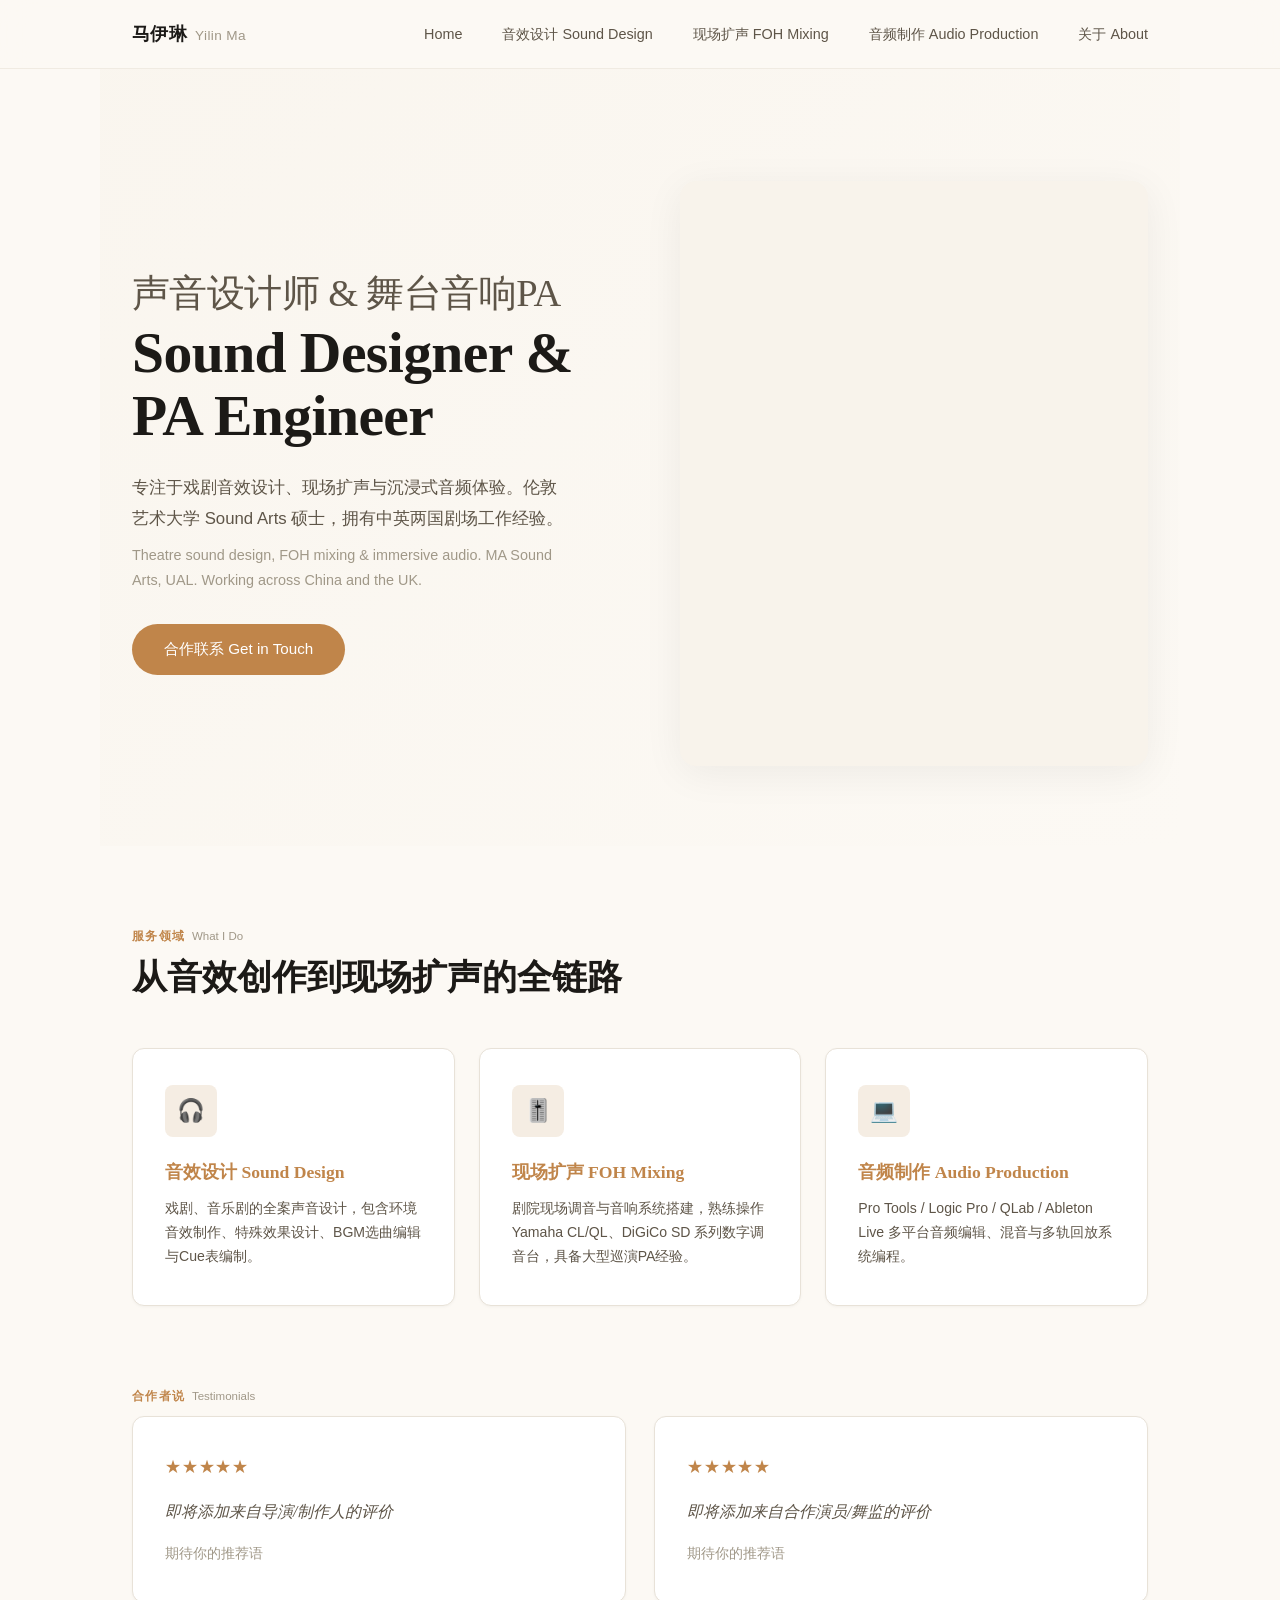
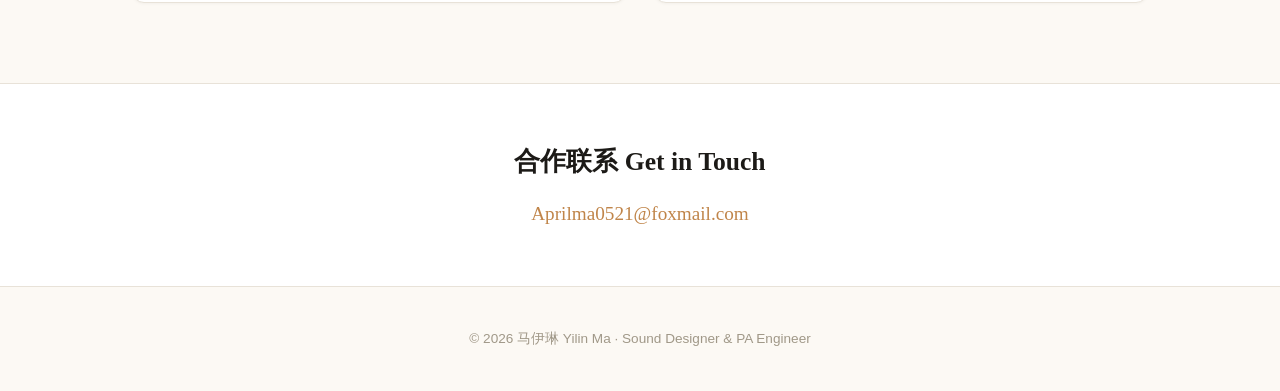
==== commit 5f61c221: "Update email to Aprilma0521@foxmail.com" ====
--- a/index.html
+++ b/index.html
@@ -31,7 +31,7 @@
       专注于戏剧音效设计、现场扩声与沉浸式音频体验。伦敦艺术大学 Sound Arts 硕士，拥有中英两国剧场工作经验。
       <span class="en">Theatre sound design, FOH mixing &amp; immersive audio. MA Sound Arts, UAL. Working across China and the UK.</span>
     </p>
-    <a href="mailto:1316424571@qq.com" class="cta">合作联系 Get in Touch</a>
+    <a href="mailto:Aprilma0521@foxmail.com" class="cta">合作联系 Get in Touch</a>
   </div>
   <div class="hero-photo photo-reveal"><img src="assets/images/hero.jpg" onerror="this.style.display='none'" alt="马伊琳 Yilin Ma"></div>
 </section>
@@ -76,7 +76,7 @@
 
 <div class="contact-bar reveal">
   <h2>合作联系 Get in Touch</h2>
-  <p><a href="mailto:1316424571@qq.com">1316424571@qq.com</a></p>
+  <p><a href="mailto:Aprilma0521@foxmail.com">Aprilma0521@foxmail.com</a></p>
 </div>
 
 <footer>
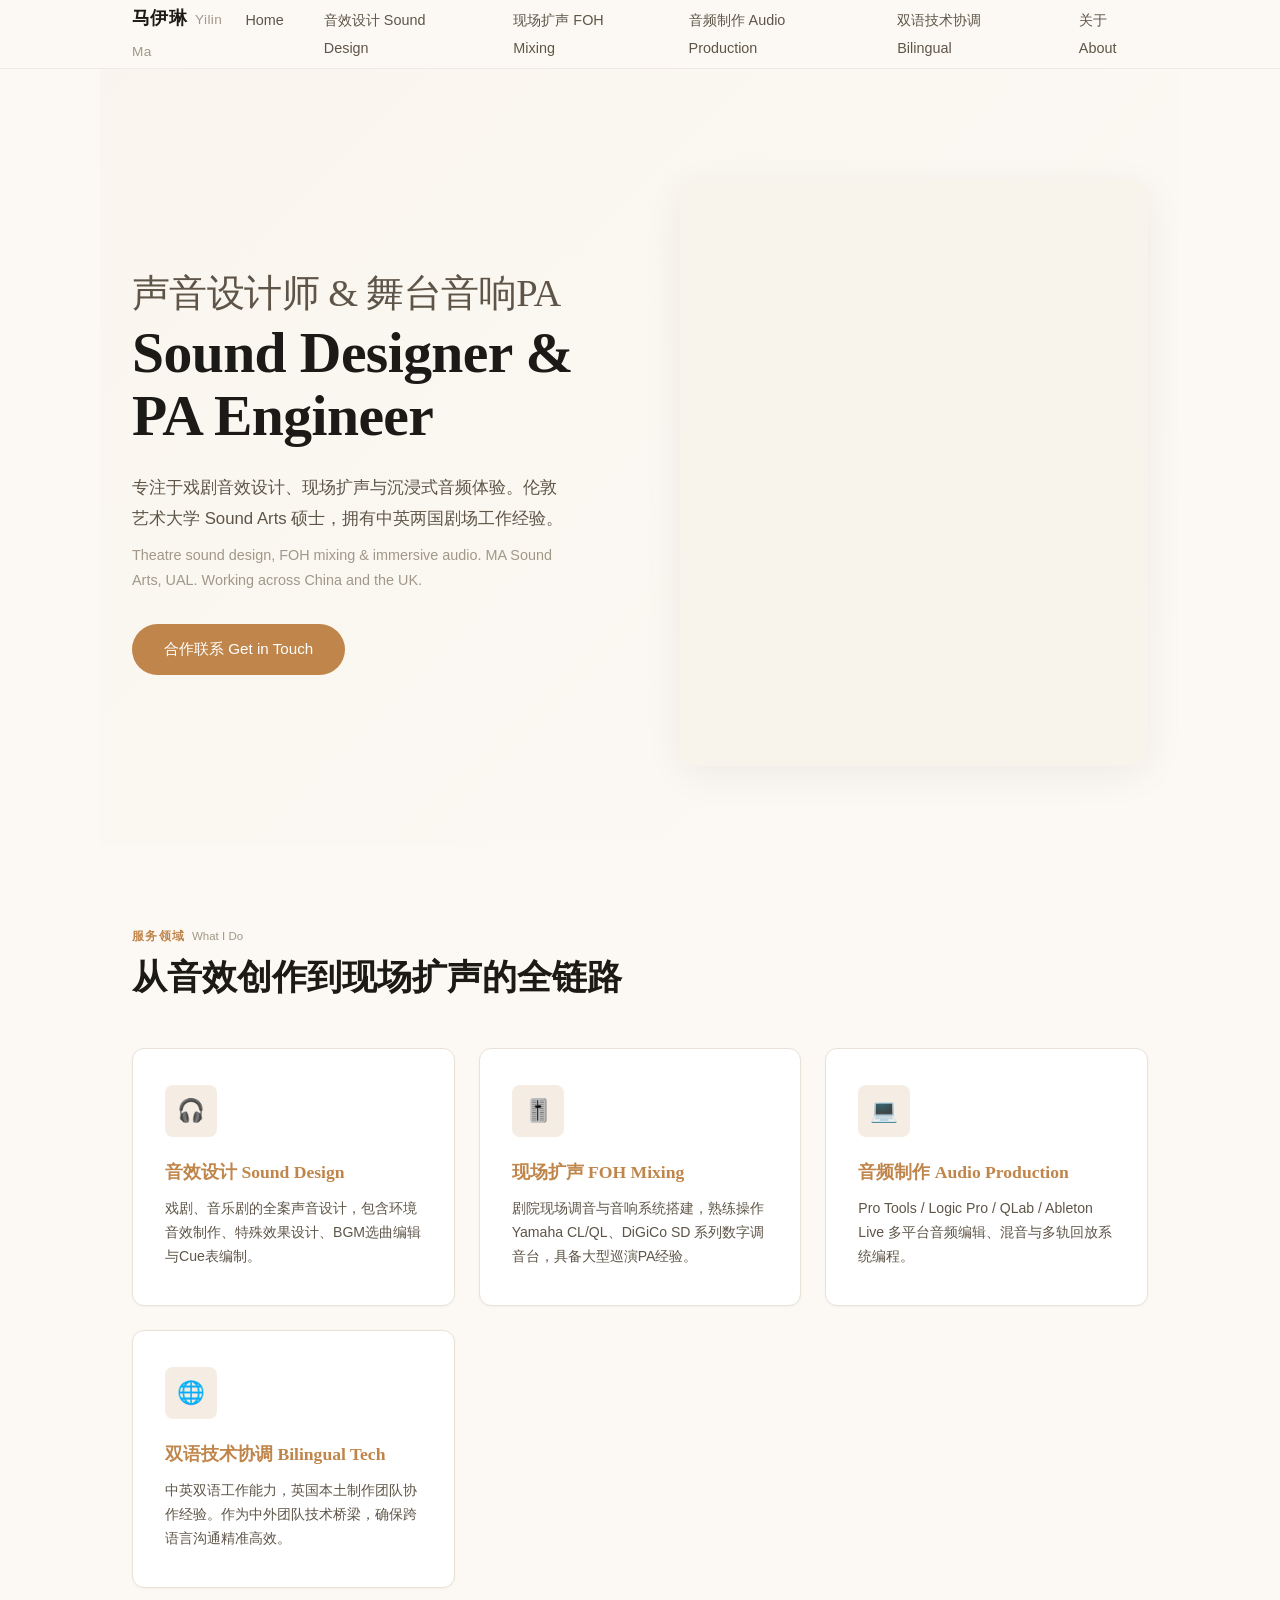
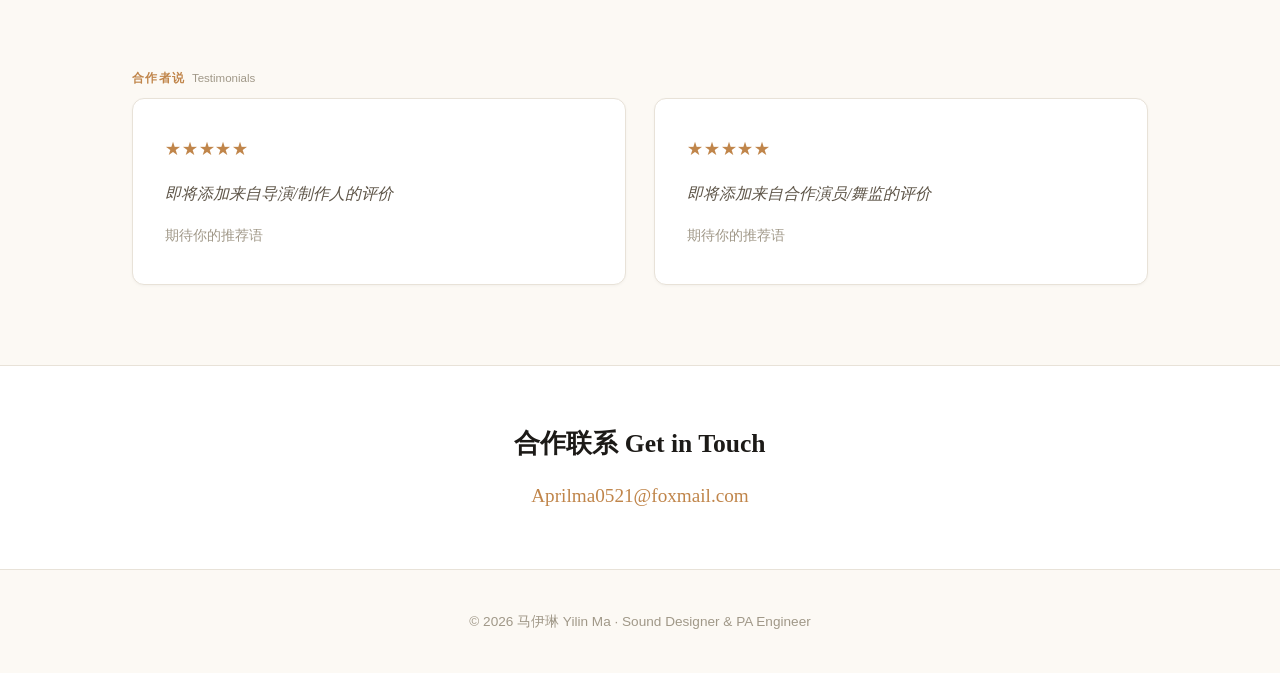
==== commit 696102c1: "Add Bilingual Tech Coordination section - new page, homepage card, global nav" ====
--- a/index.html
+++ b/index.html
@@ -16,6 +16,7 @@
       <li><a href="sound-design.html">音效设计 Sound Design</a></li>
       <li><a href="foh-mixing.html">现场扩声 FOH Mixing</a></li>
       <li><a href="audio-production.html">音频制作 Audio Production</a></li>
+      <li><a href="bilingual.html">双语技术协调 Bilingual</a></li>
       <li><a href="about.html">关于 About</a></li>
     </ul>
   </div>
@@ -55,6 +56,11 @@
       <h3>音频制作 Audio Production</h3>
       <p>Pro Tools / Logic Pro / QLab / Ableton Live 多平台音频编辑、混音与多轨回放系统编程。</p>
     </a>
+    <a href="bilingual.html" class="service-card reveal">
+      <div class="s-icon">🌐</div>
+      <h3>双语技术协调 Bilingual Tech</h3>
+      <p>中英双语工作能力，英国本土制作团队协作经验。作为中外团队技术桥梁，确保跨语言沟通精准高效。</p>
+    </a>
   </div>
 </section>
 
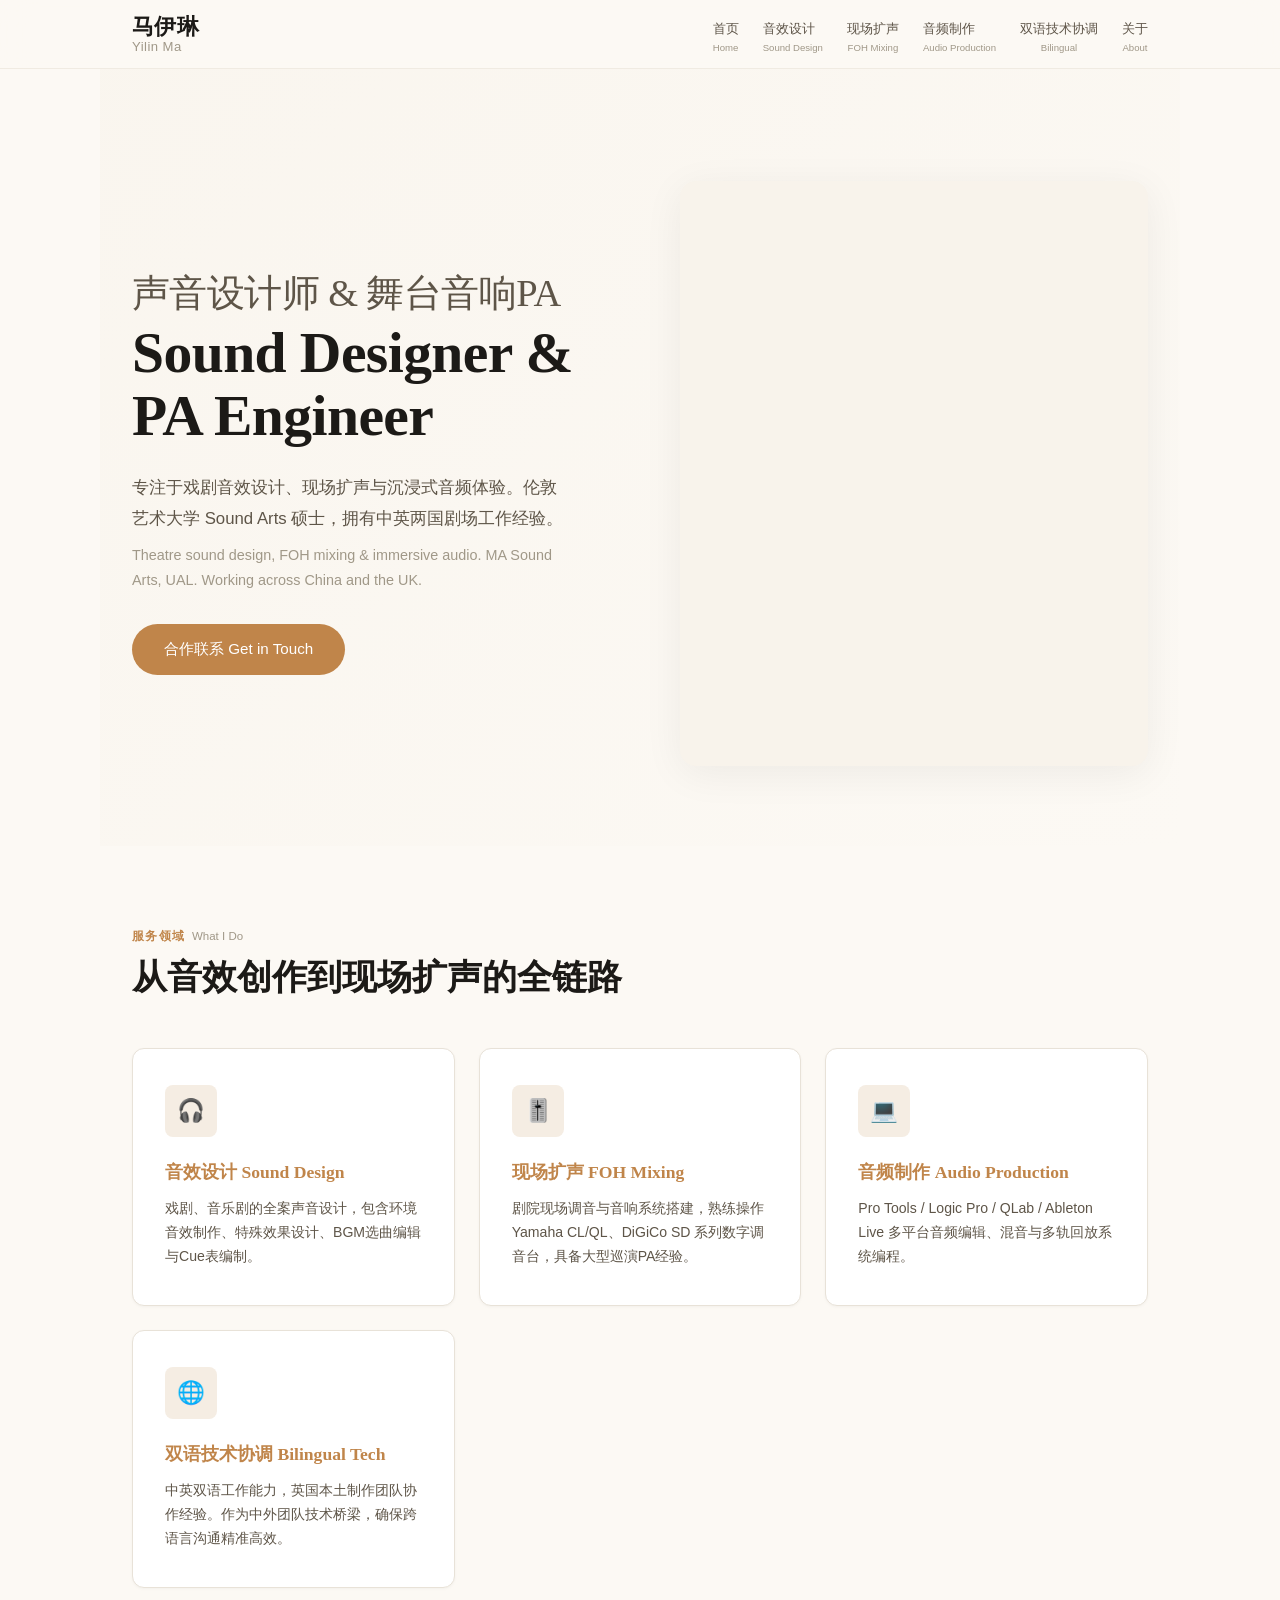
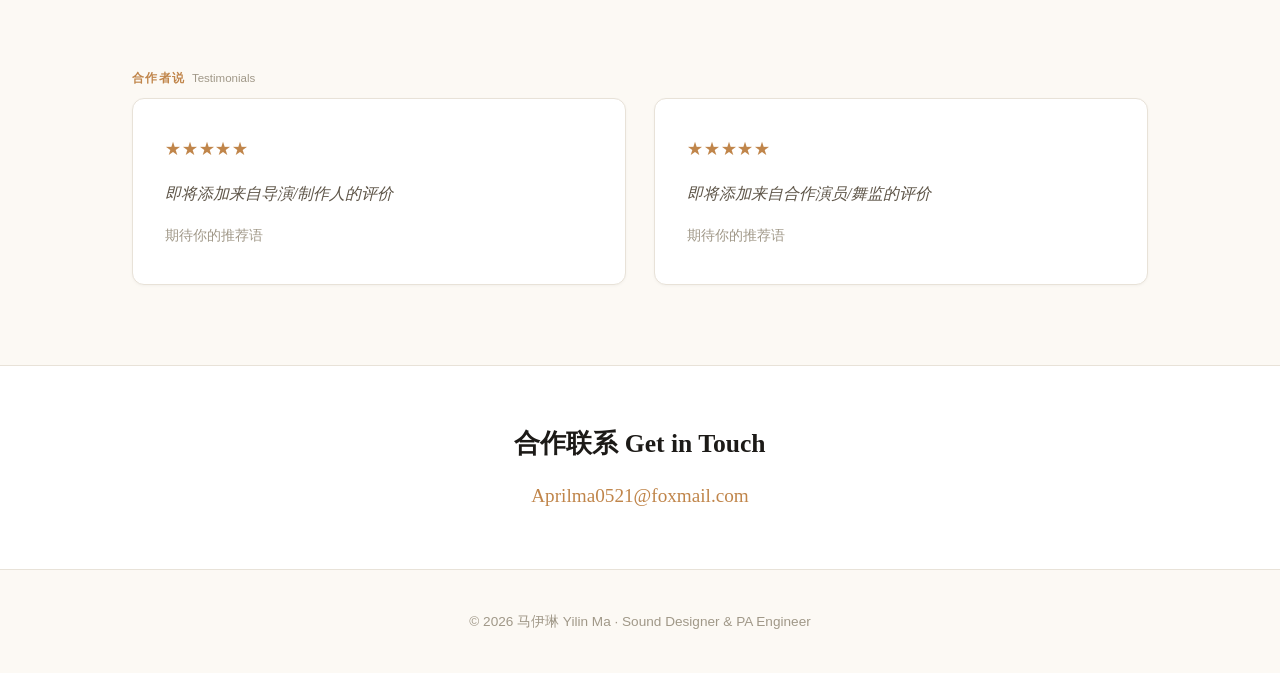
==== commit dc93753a: "Nav: two-line CN/EN links, larger logo, mobile wrap fix" ====
--- a/index.html
+++ b/index.html
@@ -12,12 +12,12 @@
   <div class="nav-inner">
     <a href="index.html" class="nav-logo">马伊琳<span class="en">Yilin Ma</span></a>
     <ul class="nav-links">
-      <li><a href="index.html">Home</a></li>
-      <li><a href="sound-design.html">音效设计 Sound Design</a></li>
-      <li><a href="foh-mixing.html">现场扩声 FOH Mixing</a></li>
-      <li><a href="audio-production.html">音频制作 Audio Production</a></li>
-      <li><a href="bilingual.html">双语技术协调 Bilingual</a></li>
-      <li><a href="about.html">关于 About</a></li>
+      <li><a href="index.html">首页<span class="en">Home</span></a></li>
+      <li><a href="sound-design.html">音效设计<span class="en">Sound Design</span></a></li>
+      <li><a href="foh-mixing.html">现场扩声<span class="en">FOH Mixing</span></a></li>
+      <li><a href="audio-production.html">音频制作<span class="en">Audio Production</span></a></li>
+      <li><a href="bilingual.html">双语技术协调<span class="en">Bilingual</span></a></li>
+      <li><a href="about.html">关于<span class="en">About</span></a></li>
     </ul>
   </div>
 </nav>
--- a/assets/css/style.css
+++ b/assets/css/style.css
@@ -49,27 +49,36 @@
 }
 .nav-inner {
   max-width: var(--max-width); margin: 0 auto;
-  display: flex; align-items: center; justify-content: space-between;
+  display: flex; align-items: center; justify-content: flex-start;
   height: 68px; padding: 0 2rem;
 }
 .nav-logo {
   font-family: var(--font-display);
-  font-size: 1.15rem; font-weight: 700; color: var(--text);
-  letter-spacing: 0.02em;
+  font-size: 1.4rem; font-weight: 700; color: var(--text);
+  letter-spacing: 0.02em; line-height: 1.15; white-space: nowrap;
 }
 .nav-logo .en {
+  display: block;
   font-weight: 400; color: var(--text-muted);
-  font-size: 0.85rem; margin-left: 0.5rem;
+  font-size: 0.82rem;
   font-family: var(--font-body);
 }
-.nav-links { display: flex; gap: 2.5rem; list-style: none; }
+.nav-links { display: flex; gap: 1.5rem; list-style: none; margin-left: auto; }
 .nav-links a {
-  color: var(--text-secondary); font-size: 0.9rem;
+  color: var(--text-secondary); font-size: 0.82rem; line-height: 1.2;
+  text-align: center;
   padding-bottom: 2px;
   border-bottom: 1px solid transparent;
   transition: border-color 0.25s, color 0.25s;
 }
+.nav-links a .en {
+  display: block;
+  font-size: 0.6rem; font-weight: 400;
+  color: var(--text-muted);
+  text-transform: none; letter-spacing: 0;
+}
 .nav-links a:hover { color: var(--accent); border-bottom-color: var(--accent); }
+.nav-links a:hover .en { color: var(--accent); }
 
 /* ===== HERO ===== */
 .hero {
@@ -350,6 +359,12 @@
 
 /* ===== RESPONSIVE ===== */
 @media (max-width: 900px) {
+  .nav-inner { height: auto; padding: 0.75rem 1.5rem; flex-wrap: wrap; gap: 0.5rem; }
+  .nav-links { width: 100%; justify-content: center; gap: 0.8rem; flex-wrap: wrap; margin-left: 0; }
+  .nav-links a { font-size: 0.72rem; }
+  .nav-links a .en { font-size: 0.55rem; }
+  .nav-logo { font-size: 1.2rem; }
+  .nav-logo .en { font-size: 0.72rem; }
   .hero { grid-template-columns: 1fr; gap: 3rem; padding: 4rem 2rem 3rem; }
   .hero-text h1 { font-size: 2.6rem; }
   .hero-text h1 .cn { font-size: 1.8rem; }
@@ -362,12 +377,14 @@
   .about-photo { max-width: 400px; margin: 0 auto; }
 }
 @media (max-width: 600px) {
+  .nav-inner { padding: 0.6rem 1rem; }
+  .nav-links { gap: 0.5rem; }
+  .nav-links a { font-size: 0.68rem; }
+  .nav-links a .en { display: none; }
   .project-grid { grid-template-columns: 1fr; }
   .hero-text h1 { font-size: 2rem; }
   .hero-text h1 .cn { font-size: 1.4rem; }
   .section-title { font-size: 1.7rem; }
-  .nav-inner { padding: 0 1.25rem; }
-  .nav-links { gap: 1.5rem; }
 }
 
 /* ===== ANIMATIONS ===== */
